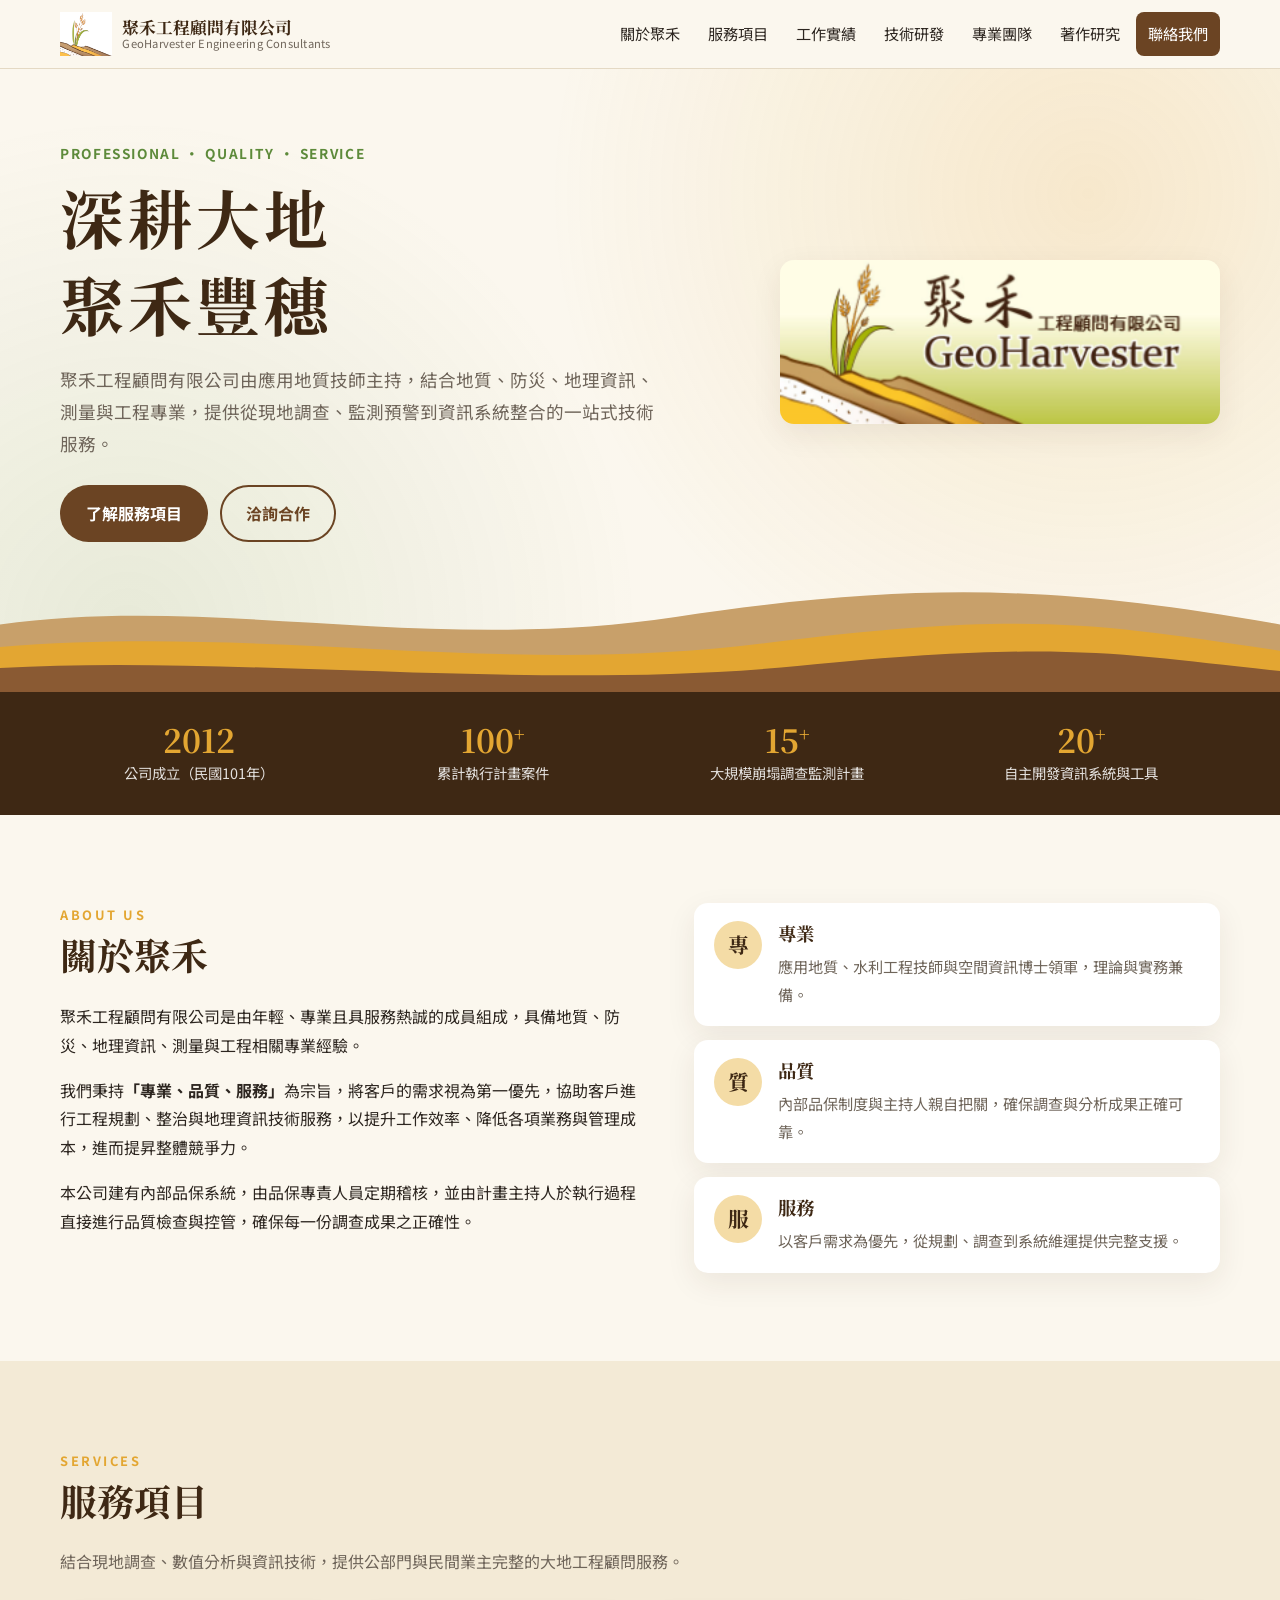
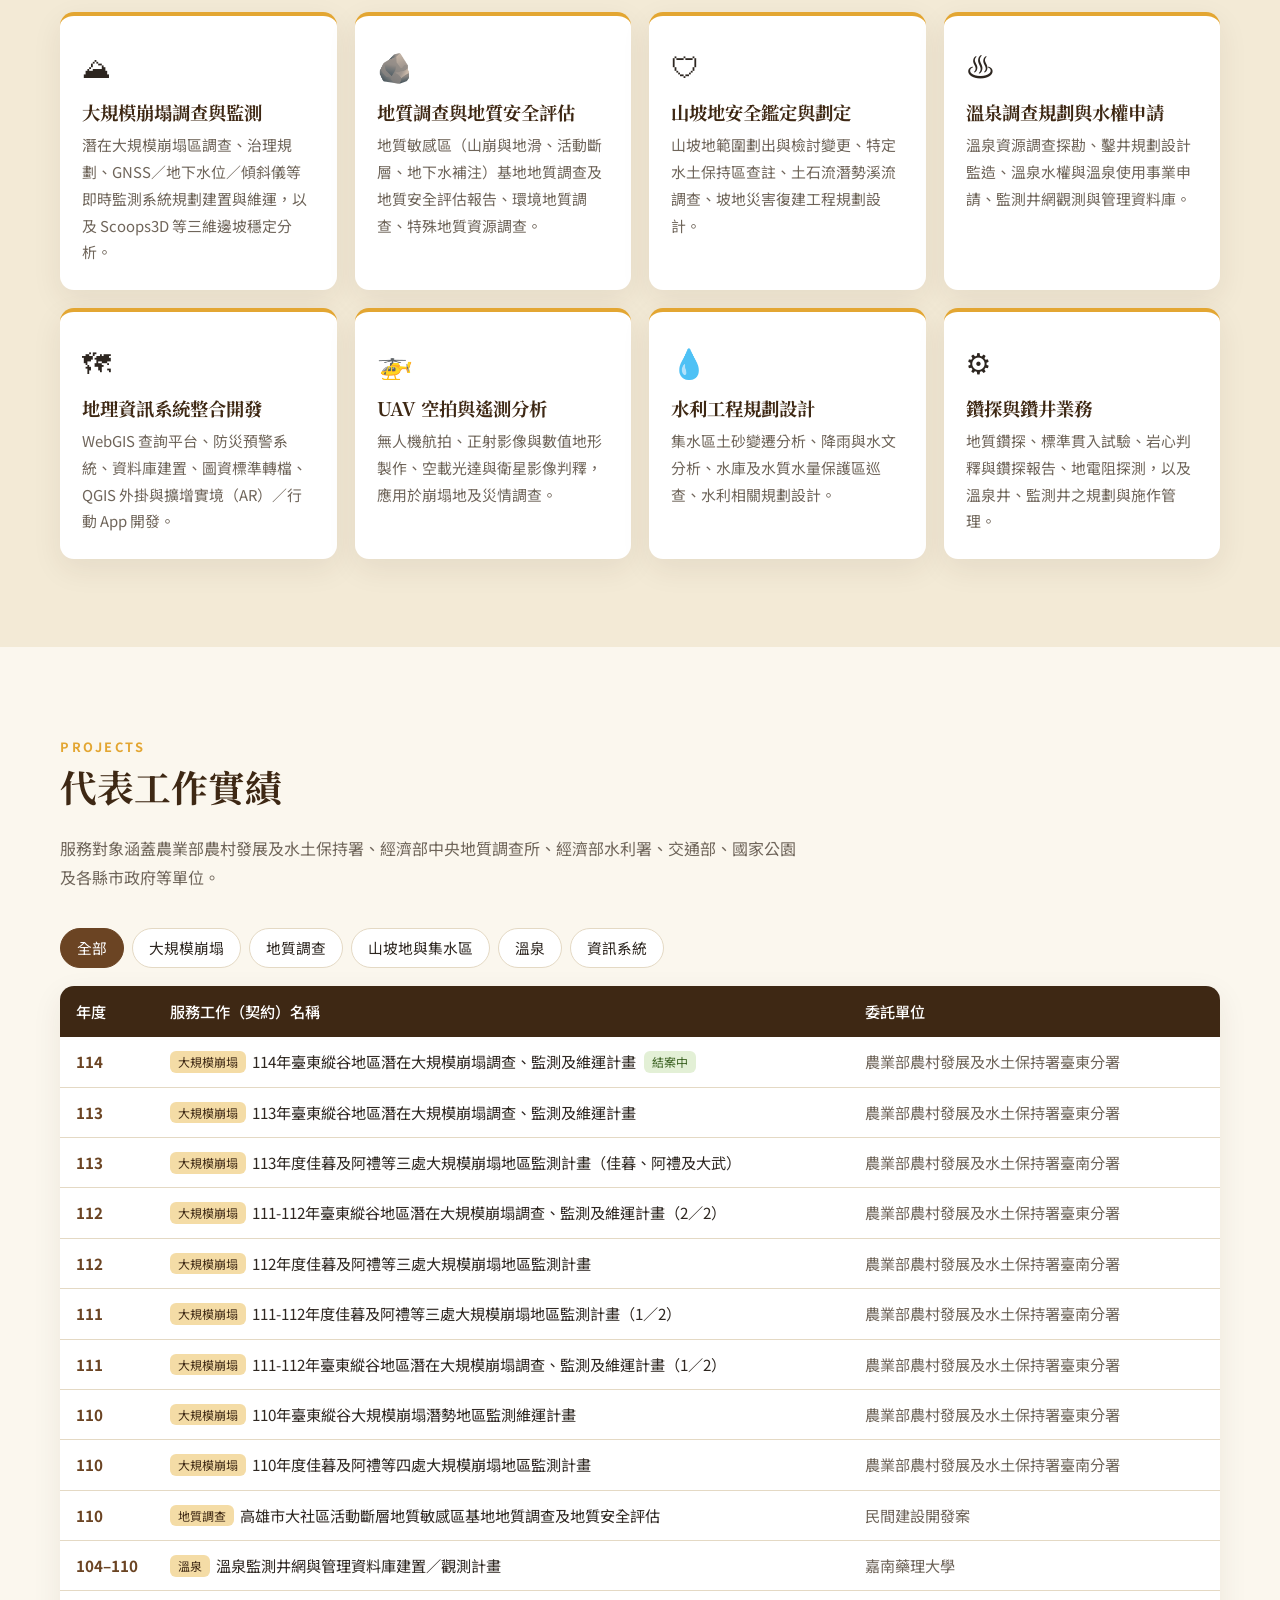
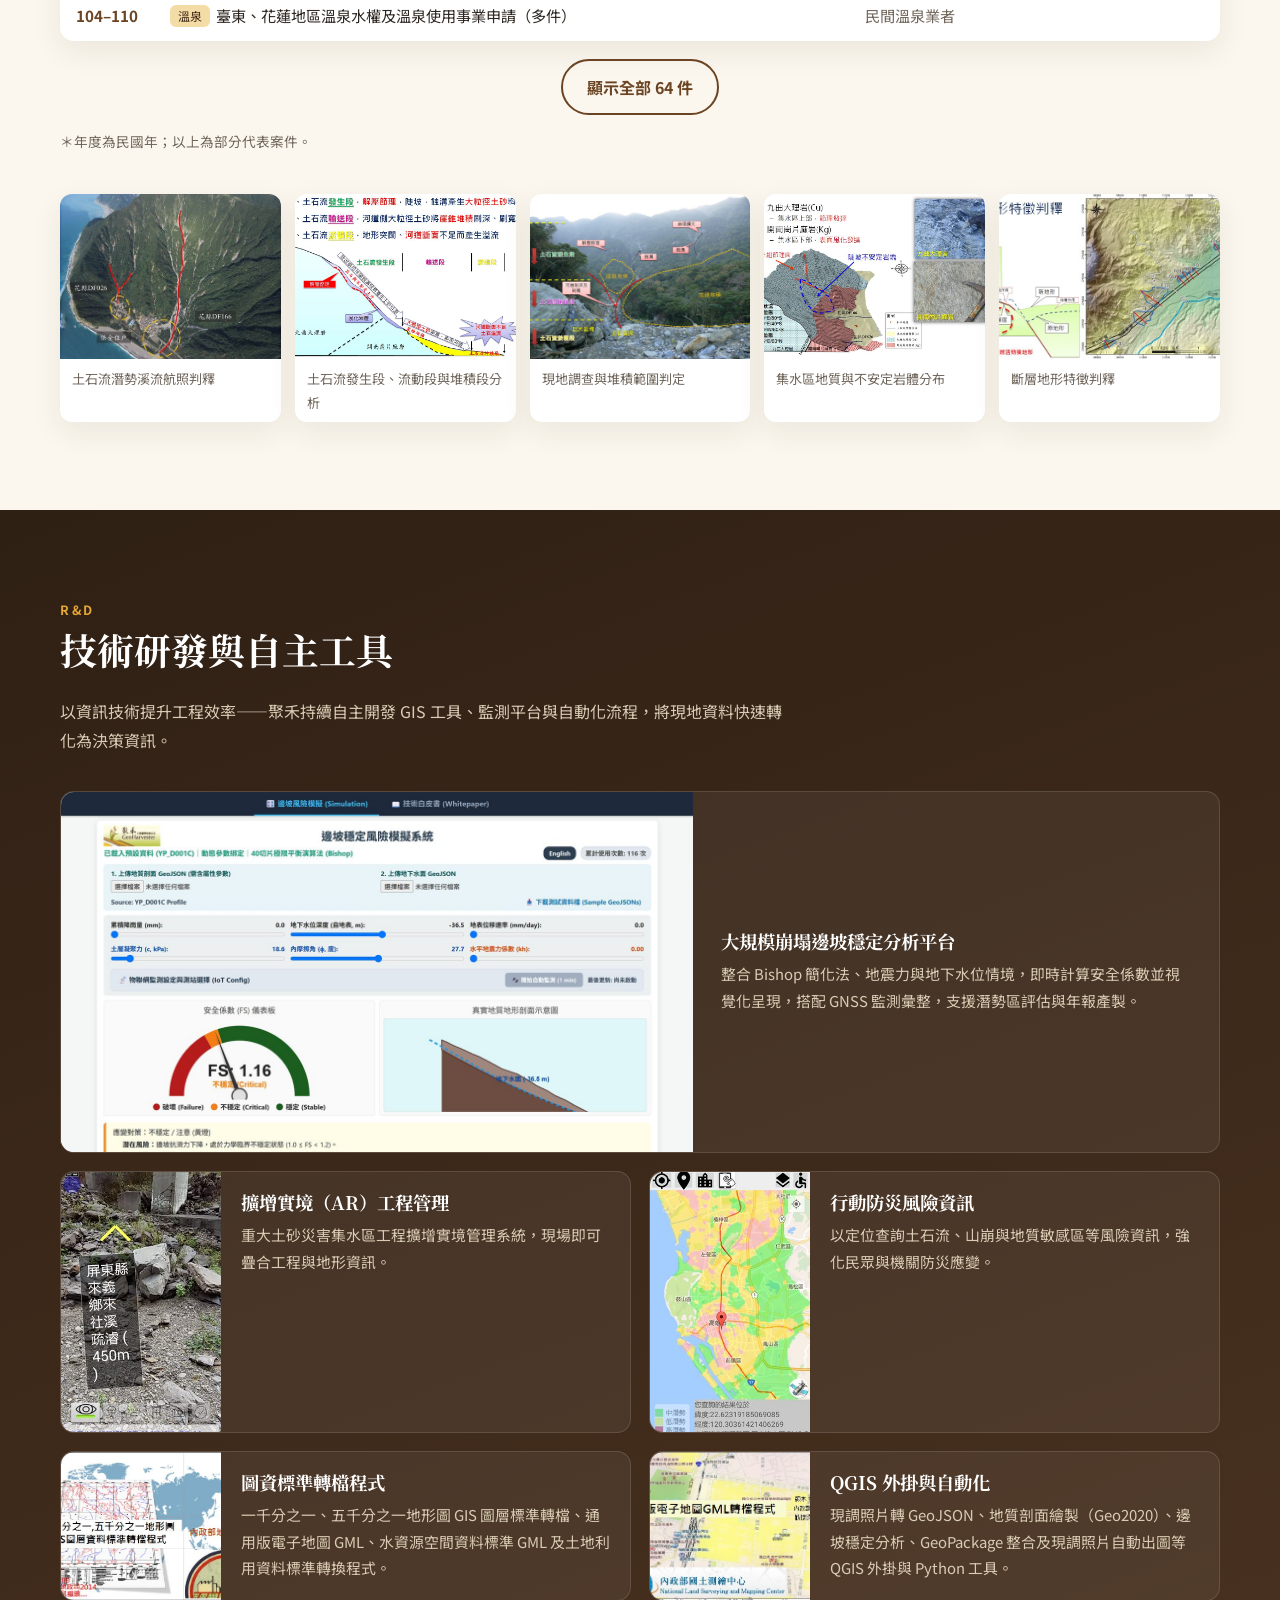
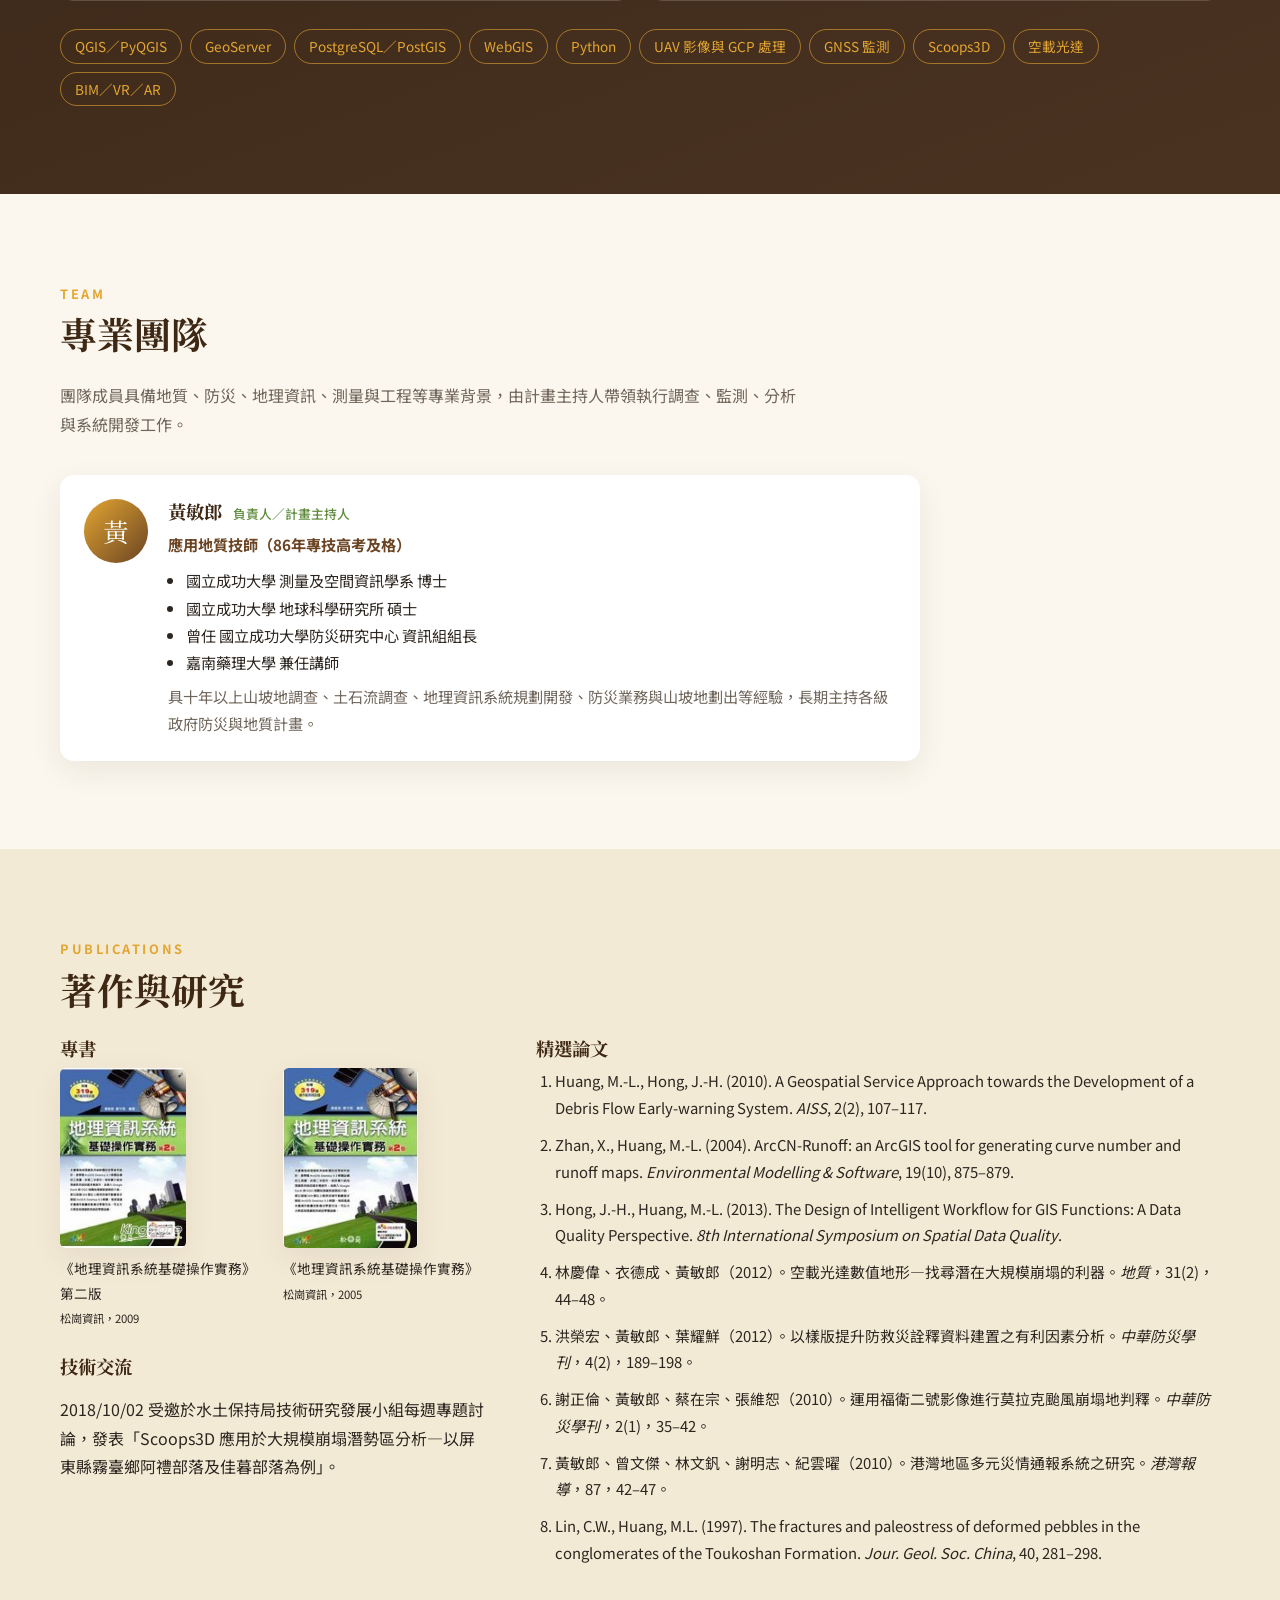
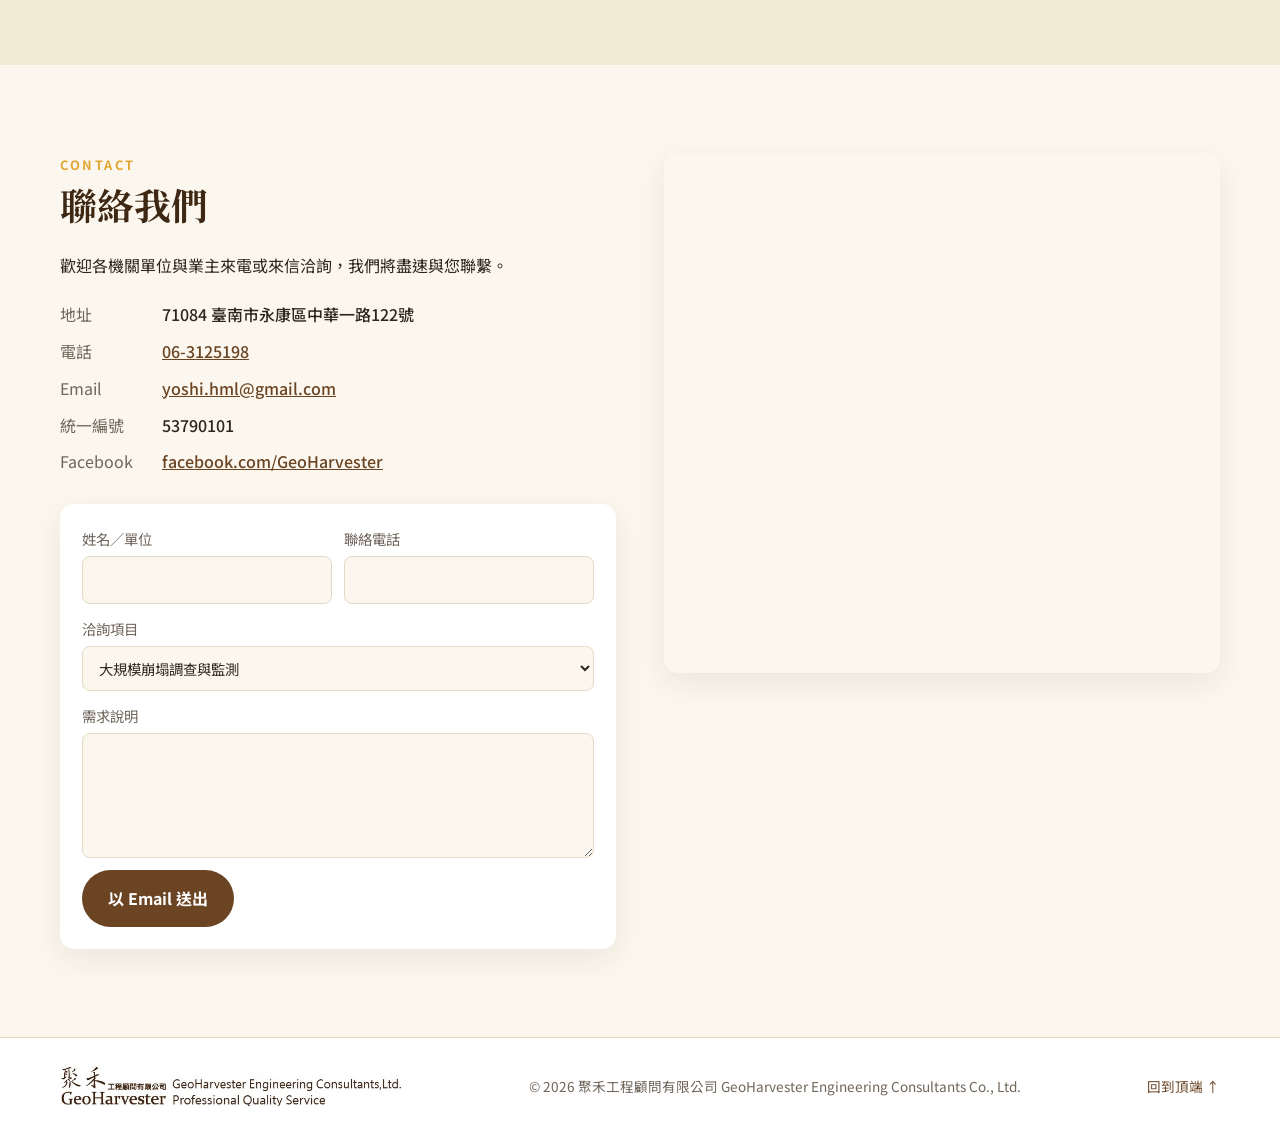
==== index.html @ df6d6ca4 "聚禾工程顧問有限公司官方網站 Co-Authored-By: Claude Opus 5.5 <noreply@anthropic.com>" ====
<!doctype html>
<html lang="zh-Hant-TW">
<head>
<meta charset="utf-8">
<meta name="viewport" content="width=device-width, initial-scale=1">
<title>聚禾工程顧問有限公司 GeoHarvester</title>
<meta name="description" content="聚禾工程顧問有限公司（GeoHarvester Engineering Consultants Co., Ltd.）—應用地質技師主持，專精大規模崩塌調查監測、地質安全評估、山坡地劃定、溫泉調查與水權申請、地理資訊系統整合開發。">
<meta property="og:title" content="聚禾工程顧問有限公司 GeoHarvester">
<meta property="og:description" content="專業、品質、服務｜地質調查・防災監測・地理資訊系統">
<meta property="og:image" content="assets/img/logo.png">
<link rel="icon" href="assets/img/rice.png">
<link rel="preconnect" href="https://fonts.googleapis.com">
<link rel="preconnect" href="https://fonts.gstatic.com" crossorigin>
<link href="https://fonts.googleapis.com/css2?family=Noto+Sans+TC:wght@400;500;700&family=Noto+Serif+TC:wght@600;700&display=swap" rel="stylesheet">
<link rel="stylesheet" href="assets/css/style.css">
</head>
<body>

<header class="site-header" id="top">
  <div class="wrap header-inner">
    <a class="brand" href="#top" aria-label="聚禾工程顧問有限公司 首頁">
      <img src="assets/img/rice.png" alt="" class="brand-mark">
      <span class="brand-text">
        <strong>聚禾工程顧問有限公司</strong>
        <small>GeoHarvester Engineering Consultants</small>
      </span>
    </a>
    <button class="nav-toggle" aria-label="開啟選單" aria-expanded="false" aria-controls="nav">
      <span></span><span></span><span></span>
    </button>
    <nav id="nav" class="nav">
      <a href="#about">關於聚禾</a>
      <a href="#services">服務項目</a>
      <a href="#projects">工作實績</a>
      <a href="#tech">技術研發</a>
      <a href="#team">專業團隊</a>
      <a href="#research">著作研究</a>
      <a href="#contact" class="nav-cta">聯絡我們</a>
    </nav>
  </div>
</header>

<main>

<!-- ===== Hero ===== -->
<section class="hero">
  <div class="wrap hero-inner">
    <div class="hero-copy">
      <p class="eyebrow">Professional · Quality · Service</p>
      <h1>深耕大地<br>聚禾豐穗</h1>
      <p class="lead">聚禾工程顧問有限公司由應用地質技師主持，結合地質、防災、地理資訊、測量與工程專業，提供從現地調查、監測預警到資訊系統整合的一站式技術服務。</p>
      <div class="hero-actions">
        <a href="#services" class="btn btn-primary">了解服務項目</a>
        <a href="#contact" class="btn btn-ghost">洽詢合作</a>
      </div>
    </div>
    <div class="hero-art" aria-hidden="true">
      <img src="assets/img/logo.png" alt="">
    </div>
  </div>
  <svg class="strata" viewBox="0 0 1440 160" preserveAspectRatio="none" aria-hidden="true">
    <path d="M0 70 C 240 30, 480 110, 760 60 S 1200 20, 1440 70 L1440 160 L0 160Z" fill="#c8a06a"/>
    <path d="M0 100 C 300 70, 560 140, 860 95 S 1240 70, 1440 105 L1440 160 L0 160Z" fill="#e3a632"/>
    <path d="M0 128 C 260 110, 600 160, 900 125 S 1260 110, 1440 132 L1440 160 L0 160Z" fill="#8a5a33"/>
  </svg>
</section>

<!-- ===== Stats ===== -->
<section class="stats">
  <div class="wrap stats-grid">
    <div class="stat"><b>2012</b><span>公司成立（民國101年）</span></div>
    <div class="stat"><b>100<sup>+</sup></b><span>累計執行計畫案件</span></div>
    <div class="stat"><b>15<sup>+</sup></b><span>大規模崩塌調查監測計畫</span></div>
    <div class="stat"><b>20<sup>+</sup></b><span>自主開發資訊系統與工具</span></div>
  </div>
</section>

<!-- ===== About ===== -->
<section id="about" class="section">
  <div class="wrap about-grid">
    <div>
      <p class="kicker">ABOUT US</p>
      <h2>關於聚禾</h2>
      <p>聚禾工程顧問有限公司是由年輕、專業且具服務熱誠的成員組成，具備地質、防災、地理資訊、測量與工程相關專業經驗。</p>
      <p>我們秉持<strong>「專業、品質、服務」</strong>為宗旨，將客戶的需求視為第一優先，協助客戶進行工程規劃、整治與地理資訊技術服務，以提升工作效率、降低各項業務與管理成本，進而提昇整體競爭力。</p>
      <p>本公司建有內部品保系統，由品保專責人員定期稽核，並由計畫主持人於執行過程直接進行品質檢查與控管，確保每一份調查成果之正確性。</p>
    </div>
    <div class="about-values">
      <div class="value"><span class="value-icon">專</span><div><h3>專業</h3><p>應用地質、水利工程技師與空間資訊博士領軍，理論與實務兼備。</p></div></div>
      <div class="value"><span class="value-icon">質</span><div><h3>品質</h3><p>內部品保制度與主持人親自把關，確保調查與分析成果正確可靠。</p></div></div>
      <div class="value"><span class="value-icon">服</span><div><h3>服務</h3><p>以客戶需求為優先，從規劃、調查到系統維運提供完整支援。</p></div></div>
    </div>
  </div>
</section>

<!-- ===== Services ===== -->
<section id="services" class="section section-alt">
  <div class="wrap">
    <p class="kicker">SERVICES</p>
    <h2>服務項目</h2>
    <p class="section-lead">結合現地調查、數值分析與資訊技術，提供公部門與民間業主完整的大地工程顧問服務。</p>
    <div class="cards">
      <article class="card">
        <div class="card-icon" aria-hidden="true">⛰</div>
        <h3>大規模崩塌調查與監測</h3>
        <p>潛在大規模崩塌區調查、治理規劃、GNSS／地下水位／傾斜儀等即時監測系統規劃建置與維運，以及 Scoops3D 等三維邊坡穩定分析。</p>
      </article>
      <article class="card">
        <div class="card-icon" aria-hidden="true">🪨</div>
        <h3>地質調查與地質安全評估</h3>
        <p>地質敏感區（山崩與地滑、活動斷層、地下水補注）基地地質調查及地質安全評估報告、環境地質調查、特殊地質資源調查。</p>
      </article>
      <article class="card">
        <div class="card-icon" aria-hidden="true">🛡</div>
        <h3>山坡地安全鑑定與劃定</h3>
        <p>山坡地範圍劃出與檢討變更、特定水土保持區查註、土石流潛勢溪流調查、坡地災害復建工程規劃設計。</p>
      </article>
      <article class="card">
        <div class="card-icon" aria-hidden="true">♨</div>
        <h3>溫泉調查規劃與水權申請</h3>
        <p>溫泉資源調查探勘、鑿井規劃設計監造、溫泉水權與溫泉使用事業申請、監測井網觀測與管理資料庫。</p>
      </article>
      <article class="card">
        <div class="card-icon" aria-hidden="true">🗺</div>
        <h3>地理資訊系統整合開發</h3>
        <p>WebGIS 查詢平台、防災預警系統、資料庫建置、圖資標準轉檔、QGIS 外掛與擴增實境（AR）／行動 App 開發。</p>
      </article>
      <article class="card">
        <div class="card-icon" aria-hidden="true">🚁</div>
        <h3>UAV 空拍與遙測分析</h3>
        <p>無人機航拍、正射影像與數值地形製作、空載光達與衛星影像判釋，應用於崩塌地及災情調查。</p>
      </article>
      <article class="card">
        <div class="card-icon" aria-hidden="true">💧</div>
        <h3>水利工程規劃設計</h3>
        <p>集水區土砂變遷分析、降雨與水文分析、水庫及水質水量保護區巡查、水利相關規劃設計。</p>
      </article>
      <article class="card">
        <div class="card-icon" aria-hidden="true">⚙</div>
        <h3>鑽探與鑽井業務</h3>
        <p>地質鑽探、標準貫入試驗、岩心判釋與鑽探報告、地電阻探測，以及溫泉井、監測井之規劃與施作管理。</p>
      </article>
    </div>
  </div>
</section>

<!-- ===== Projects ===== -->
<section id="projects" class="section">
  <div class="wrap">
    <p class="kicker">PROJECTS</p>
    <h2>代表工作實績</h2>
    <p class="section-lead">服務對象涵蓋農業部農村發展及水土保持署、經濟部中央地質調查所、經濟部水利署、交通部、國家公園及各縣市政府等單位。</p>
    <div class="filters" role="tablist" aria-label="實績分類"></div>
    <div class="project-table-wrap">
      <table class="project-table">
        <thead><tr><th>年度</th><th>服務工作（契約）名稱</th><th>委託單位</th></tr></thead>
        <tbody id="project-rows"></tbody>
      </table>
    </div>
    <button type="button" id="project-more" class="btn btn-ghost more-btn" hidden></button>
    <p class="note">＊年度為民國年；以上為部分代表案件。</p>

    <div class="gallery">
      <figure><img src="assets/img/aerial-df026.jpg" alt="土石流潛勢溪流航照判釋" loading="lazy"><figcaption>土石流潛勢溪流航照判釋</figcaption></figure>
      <figure><img src="assets/img/debris-diagram.jpg" alt="土石流發生、流動與堆積段分析示意" loading="lazy"><figcaption>土石流發生段、流動段與堆積段分析</figcaption></figure>
      <figure><img src="assets/img/debris-field.jpg" alt="土石流現地調查" loading="lazy"><figcaption>現地調查與堆積範圍判定</figcaption></figure>
      <figure><img src="assets/img/geology-map.jpg" alt="集水區地質與岩性分布" loading="lazy"><figcaption>集水區地質與不安定岩體分布</figcaption></figure>
      <figure><img src="assets/img/fault.jpg" alt="地震斷層地形特徵判釋" loading="lazy"><figcaption>斷層地形特徵判釋</figcaption></figure>
    </div>
  </div>
</section>

<!-- ===== Tech ===== -->
<section id="tech" class="section section-dark">
  <div class="wrap">
    <p class="kicker">R&amp;D</p>
    <h2>技術研發與自主工具</h2>
    <p class="section-lead">以資訊技術提升工程效率——聚禾持續自主開發 GIS 工具、監測平台與自動化流程，將現地資料快速轉化為決策資訊。</p>
    <div class="tech-grid">
      <article class="tech-item tech-wide">
        <img src="assets/img/slope-app.jpg" alt="大規模崩塌邊坡穩定分析網頁" loading="lazy">
        <div>
          <h3>大規模崩塌邊坡穩定分析平台</h3>
          <p>整合 Bishop 簡化法、地震力與地下水位情境，即時計算安全係數並視覺化呈現，搭配 GNSS 監測彙整，支援潛勢區評估與年報產製。</p>
        </div>
      </article>
      <article class="tech-item">
        <img src="assets/img/app-ar.jpg" alt="擴增實境管理系統 App" loading="lazy">
        <div><h3>擴增實境（AR）工程管理</h3><p>重大土砂災害集水區工程擴增實境管理系統，現場即可疊合工程與地形資訊。</p></div>
      </article>
      <article class="tech-item">
        <img src="assets/img/app-risk.jpg" alt="風險資訊行動 App" loading="lazy">
        <div><h3>行動防災風險資訊</h3><p>以定位查詢土石流、山崩與地質敏感區等風險資訊，強化民眾與機關防災應變。</p></div>
      </article>
      <article class="tech-item">
        <img src="assets/img/topo-tool.jpg" alt="地形圖資料標準轉檔程式" loading="lazy">
        <div><h3>圖資標準轉檔程式</h3><p>一千分之一、五千分之一地形圖 GIS 圖層標準轉檔、通用版電子地圖 GML、水資源空間資料標準 GML 及土地利用資料標準轉換程式。</p></div>
      </article>
      <article class="tech-item">
        <img src="assets/img/gml-tool.jpg" alt="通用版電子地圖 GML 轉檔程式" loading="lazy">
        <div><h3>QGIS 外掛與自動化</h3><p>現調照片轉 GeoJSON、地質剖面繪製（Geo2020）、邊坡穩定分析、GeoPackage 整合及現調照片自動出圖等 QGIS 外掛與 Python 工具。</p></div>
      </article>
    </div>
    <ul class="tags">
      <li>QGIS／PyQGIS</li><li>GeoServer</li><li>PostgreSQL／PostGIS</li><li>WebGIS</li><li>Python</li>
      <li>UAV 影像與 GCP 處理</li><li>GNSS 監測</li><li>Scoops3D</li><li>空載光達</li><li>BIM／VR／AR</li>
    </ul>
  </div>
</section>

<!-- ===== Team ===== -->
<section id="team" class="section">
  <div class="wrap">
    <p class="kicker">TEAM</p>
    <h2>專業團隊</h2>
    <p class="section-lead">團隊成員具備地質、防災、地理資訊、測量與工程等專業背景，由計畫主持人帶領執行調查、監測、分析與系統開發工作。</p>
    <div class="team-grid">
      <article class="person person-lead">
        <div class="avatar" aria-hidden="true">黃</div>
        <div>
          <h3>黃敏郎 <small>負責人／計畫主持人</small></h3>
          <p class="role">應用地質技師（86年專技高考及格）</p>
          <ul>
            <li>國立成功大學 測量及空間資訊學系 博士</li>
            <li>國立成功大學 地球科學研究所 碩士</li>
            <li>曾任 國立成功大學防災研究中心 資訊組組長</li>
            <li>嘉南藥理大學 兼任講師</li>
          </ul>
          <p>具十年以上山坡地調查、土石流調查、地理資訊系統規劃開發、防災業務與山坡地劃出等經驗，長期主持各級政府防災與地質計畫。</p>
        </div>
      </article>
    </div>
  </div>
</section>

<!-- ===== Research ===== -->
<section id="research" class="section section-alt">
  <div class="wrap">
    <p class="kicker">PUBLICATIONS</p>
    <h2>著作與研究</h2>
    <div class="research-grid">
      <div class="books">
        <h3>專書</h3>
        <div class="book-row">
          <figure><img src="assets/img/book2.jpg" alt="地理資訊系統基礎操作實務 第二版" loading="lazy"><figcaption>《地理資訊系統基礎操作實務》第二版<br><small>松崗資訊，2009</small></figcaption></figure>
          <figure><img src="assets/img/book1.jpg" alt="地理資訊系統基礎操作實務 第一版" loading="lazy"><figcaption>《地理資訊系統基礎操作實務》<br><small>松崗資訊，2005</small></figcaption></figure>
        </div>
        <h3>技術交流</h3>
        <p>2018/10/02 受邀於水土保持局技術研究發展小組每週專題討論，發表「Scoops3D 應用於大規模崩塌潛勢區分析—以屏東縣霧臺鄉阿禮部落及佳暮部落為例」。</p>
      </div>
      <div>
        <h3>精選論文</h3>
        <ol class="papers">
          <li>Huang, M.-L., Hong, J.-H. (2010). A Geospatial Service Approach towards the Development of a Debris Flow Early-warning System. <em>AISS</em>, 2(2), 107–117.</li>
          <li>Zhan, X., Huang, M.-L. (2004). ArcCN-Runoff: an ArcGIS tool for generating curve number and runoff maps. <em>Environmental Modelling &amp; Software</em>, 19(10), 875–879.</li>
          <li>Hong, J.-H., Huang, M.-L. (2013). The Design of Intelligent Workflow for GIS Functions: A Data Quality Perspective. <em>8th International Symposium on Spatial Data Quality</em>.</li>
          <li>林慶偉、衣德成、黃敏郎（2012）。空載光達數值地形—找尋潛在大規模崩塌的利器。<em>地質</em>，31(2)，44–48。</li>
          <li>洪榮宏、黃敏郎、葉耀鮮（2012）。以樣版提升防救災詮釋資料建置之有利因素分析。<em>中華防災學刊</em>，4(2)，189–198。</li>
          <li>謝正倫、黃敏郎、蔡在宗、張維恕（2010）。運用福衛二號影像進行莫拉克颱風崩塌地判釋。<em>中華防災學刊</em>，2(1)，35–42。</li>
          <li>黃敏郎、曾文傑、林文釩、謝明志、紀雲曜（2010）。港灣地區多元災情通報系統之研究。<em>港灣報導</em>，87，42–47。</li>
          <li>Lin, C.W., Huang, M.L. (1997). The fractures and paleostress of deformed pebbles in the conglomerates of the Toukoshan Formation. <em>Jour. Geol. Soc. China</em>, 40, 281–298.</li>
        </ol>
      </div>
    </div>
  </div>
</section>

<!-- ===== Contact ===== -->
<section id="contact" class="section contact">
  <div class="wrap contact-grid">
    <div>
      <p class="kicker">CONTACT</p>
      <h2>聯絡我們</h2>
      <p>歡迎各機關單位與業主來電或來信洽詢，我們將盡速與您聯繫。</p>
      <dl class="contact-list">
        <dt>地址</dt><dd>71084 臺南市永康區中華一路122號</dd>
        <dt>電話</dt><dd><a href="tel:+88663125198">06-3125198</a></dd>
        <dt>Email</dt><dd><a href="mailto:yoshi.hml@gmail.com">yoshi.hml@gmail.com</a></dd>
        <dt>統一編號</dt><dd>53790101</dd>
        <dt>Facebook</dt><dd><a href="https://www.facebook.com/GeoHarvester" target="_blank" rel="noopener">facebook.com/GeoHarvester</a></dd>
      </dl>
      <form class="contact-form" id="contact-form">
        <div class="row">
          <label>姓名／單位<input name="name" required></label>
          <label>聯絡電話<input name="phone" type="tel"></label>
        </div>
        <label>洽詢項目
          <select name="topic">
            <option>大規模崩塌調查與監測</option>
            <option>地質調查與地質安全評估</option>
            <option>山坡地安全鑑定與劃定</option>
            <option>溫泉調查規劃與水權申請</option>
            <option>地理資訊系統整合開發</option>
            <option>其他</option>
          </select>
        </label>
        <label>需求說明<textarea name="message" rows="4" required></textarea></label>
        <button class="btn btn-primary" type="submit">以 Email 送出</button>
      </form>
    </div>
    <div class="map">
      <iframe title="聚禾工程顧問有限公司 地圖" loading="lazy" referrerpolicy="no-referrer-when-downgrade"
        src="https://www.google.com/maps?q=%E8%87%BA%E5%8D%97%E5%B8%82%E6%B0%B8%E5%BA%B7%E5%8D%80%E4%B8%AD%E8%8F%AF%E4%B8%80%E8%B7%AF122%E8%99%9F&amp;output=embed"></iframe>
    </div>
  </div>
</section>

</main>

<footer class="site-footer">
  <div class="wrap footer-inner">
    <img src="assets/img/logo-wide.png" alt="聚禾工程顧問有限公司 GeoHarvester" class="footer-logo">
    <p>© <span id="year"></span> 聚禾工程顧問有限公司 GeoHarvester Engineering Consultants Co., Ltd.</p>
    <a href="#top" class="to-top">回到頂端 ↑</a>
  </div>
</footer>

<script src="assets/data/projects.js"></script>
<script src="assets/js/main.js"></script>
</body>
</html>
---- assets/css/style.css ----
:root {
  --brown: #6b4423;
  --brown-dark: #3e2814;
  --gold: #e3a632;
  --gold-soft: #f4dca6;
  --green: #5d8a3a;
  --cream: #fbf7ee;
  --sand: #f3ead6;
  --ink: #2d2620;
  --muted: #6f655a;
  --line: #e4d9c4;
  --radius: 14px;
  --shadow: 0 10px 30px rgba(62, 40, 20, .08);
}

* { box-sizing: border-box; }
html { scroll-behavior: smooth; scroll-padding-top: 76px; }
body {
  margin: 0;
  font-family: "Noto Sans TC", "Microsoft JhengHei", system-ui, sans-serif;
  color: var(--ink);
  background: var(--cream);
  line-height: 1.8;
  font-size: 16px;
}
img { max-width: 100%; display: block; }
a { color: var(--brown); }
h1, h2, h3 { font-family: "Noto Serif TC", "Noto Sans TC", serif; line-height: 1.35; color: var(--brown-dark); }
h2 { font-size: clamp(1.7rem, 3vw, 2.3rem); margin: 0 0 .6em; }
h3 { font-size: 1.15rem; margin: 0 0 .4em; }
.wrap { width: min(1160px, 100% - 32px); margin-inline: auto; }

/* Header */
.site-header {
  position: sticky; top: 0; z-index: 50;
  background: rgba(251, 247, 238, .92);
  backdrop-filter: blur(8px);
  border-bottom: 1px solid var(--line);
}
.header-inner { display: flex; align-items: center; justify-content: space-between; height: 68px; }
.brand { display: flex; align-items: center; gap: 10px; text-decoration: none; color: var(--brown-dark); }
.brand-mark { height: 44px; width: auto; }
.brand-text { display: flex; flex-direction: column; line-height: 1.2; }
.brand-text strong { font-family: "Noto Serif TC", serif; font-size: 1.05rem; }
.brand-text small { font-size: .7rem; color: var(--muted); letter-spacing: .02em; }
.nav { display: flex; gap: 4px; align-items: center; }
.nav a { text-decoration: none; color: var(--ink); padding: 8px 12px; border-radius: 8px; font-size: .95rem; }
.nav a:hover { background: var(--sand); }
.nav a.nav-cta { background: var(--brown); color: #fff; }
.nav a.nav-cta:hover { background: var(--brown-dark); }
.nav-toggle { display: none; background: none; border: 0; padding: 8px; cursor: pointer; }
.nav-toggle span { display: block; width: 24px; height: 2px; background: var(--brown-dark); margin: 5px 0; transition: .2s; }

/* Hero */
.hero {
  position: relative;
  background:
    radial-gradient(circle at 85% 20%, rgba(227, 166, 50, .18), transparent 45%),
    radial-gradient(circle at 10% 90%, rgba(93, 138, 58, .12), transparent 40%),
    var(--cream);
  padding: 72px 0 150px;
  overflow: hidden;
}
.hero-inner { display: grid; grid-template-columns: 1.2fr 1fr; gap: 40px; align-items: center; }
.eyebrow { color: var(--green); font-weight: 700; letter-spacing: .12em; text-transform: uppercase; font-size: .85rem; margin: 0 0 8px; }
.hero h1 { font-size: clamp(2.4rem, 6vw, 4rem); margin: 0 0 18px; letter-spacing: .06em; }
.lead { font-size: 1.1rem; color: var(--muted); max-width: 34em; }
.hero-actions { display: flex; gap: 12px; flex-wrap: wrap; margin-top: 26px; }
.hero-art img { width: 100%; max-width: 440px; margin-left: auto; border-radius: var(--radius); box-shadow: var(--shadow); }
.strata { position: absolute; left: 0; bottom: 0; width: 100%; height: 120px; }

.btn { display: inline-block; padding: 12px 24px; border-radius: 999px; text-decoration: none; font-weight: 700; border: 2px solid transparent; cursor: pointer; font: inherit; font-weight: 700; }
.btn-primary { background: var(--brown); color: #fff; }
.btn-primary:hover { background: var(--brown-dark); }
.btn-ghost { border-color: var(--brown); color: var(--brown); background: transparent; }
.btn-ghost:hover { background: var(--sand); }

/* Stats */
.stats { background: var(--brown-dark); color: #fff; padding: 28px 0; }
.stats-grid { display: grid; grid-template-columns: repeat(4, 1fr); gap: 16px; text-align: center; }
.stat b { display: block; font-family: "Noto Serif TC", serif; font-size: 2rem; color: var(--gold); line-height: 1.2; }
.stat sup { font-size: .55em; }
.stat span { font-size: .9rem; opacity: .85; }

/* Sections */
.section { padding: 88px 0; }
.section-alt { background: var(--sand); }
.kicker { color: var(--gold); font-weight: 700; letter-spacing: .2em; font-size: .8rem; margin: 0 0 4px; }
.section-lead { color: var(--muted); max-width: 46em; margin-bottom: 36px; }

/* About */
.about-grid { display: grid; grid-template-columns: 1.1fr 1fr; gap: 56px; }
.about-values { display: grid; gap: 14px; align-content: start; }
.value { display: flex; gap: 16px; background: #fff; padding: 18px 20px; border-radius: var(--radius); box-shadow: var(--shadow); }
.value p { margin: 0; color: var(--muted); font-size: .95rem; }
.value-icon { flex: none; width: 48px; height: 48px; border-radius: 50%; display: grid; place-items: center; background: var(--gold-soft); color: var(--brown-dark); font-family: "Noto Serif TC", serif; font-size: 1.3rem; font-weight: 700; }

/* Service cards */
.cards { display: grid; grid-template-columns: repeat(4, 1fr); gap: 18px; }
.card { background: #fff; border-radius: var(--radius); padding: 24px 22px; box-shadow: var(--shadow); border-top: 4px solid var(--gold); transition: transform .2s; }
.card:hover { transform: translateY(-4px); }
.card p { color: var(--muted); font-size: .93rem; margin: 0; }
.card-icon { font-size: 1.8rem; margin-bottom: 8px; }

/* Projects */
.filters { display: flex; flex-wrap: wrap; gap: 8px; margin-bottom: 18px; }
.filters button { font: inherit; font-size: .92rem; border: 1px solid var(--line); background: #fff; padding: 6px 16px; border-radius: 999px; cursor: pointer; color: var(--ink); }
.filters button[aria-selected="true"] { background: var(--brown); border-color: var(--brown); color: #fff; }
.project-table-wrap { background: #fff; border-radius: var(--radius); box-shadow: var(--shadow); overflow: hidden; }
.project-table { width: 100%; border-collapse: collapse; font-size: .95rem; }
.project-table th { text-align: left; background: var(--brown-dark); color: #fff; padding: 12px 16px; font-weight: 500; }
.project-table td { padding: 11px 16px; border-bottom: 1px solid var(--line); vertical-align: top; }
.project-table tr:last-child td { border-bottom: 0; }
.project-table td:first-child { white-space: nowrap; color: var(--brown); font-weight: 700; width: 90px; }
.project-table td:last-child { color: var(--muted); width: 32%; }
.project-table .cat { display: inline-block; font-size: .75rem; padding: 0 8px; border-radius: 6px; background: var(--gold-soft); color: var(--brown-dark); margin-right: 6px; vertical-align: 1px; }
.project-table .status { display: inline-block; font-size: .75rem; padding: 0 8px; border-radius: 6px; background: #e3f0d6; color: #3d6324; margin-left: 8px; vertical-align: 1px; }
.more-btn { display: block; margin: 18px auto 0; }
.more-btn[hidden] { display: none; }
.note { font-size: .85rem; color: var(--muted); }
.gallery { margin-top: 40px; display: grid; grid-template-columns: repeat(5, 1fr); gap: 14px; }
.gallery figure { margin: 0; background: #fff; border-radius: 12px; overflow: hidden; box-shadow: var(--shadow); }
.gallery img { width: 100%; aspect-ratio: 4/3; object-fit: cover; }
.gallery figcaption { padding: 8px 12px; font-size: .82rem; color: var(--muted); }

/* Tech */
.section-dark { background: linear-gradient(160deg, #2f2014, #4a3220); color: #f3ead6; }
.section-dark h2, .section-dark h3 { color: #fff; }
.section-dark .section-lead { color: #d9ccb4; }
.tech-grid { display: grid; grid-template-columns: repeat(2, 1fr); gap: 18px; }
.tech-item { background: rgba(255, 255, 255, .06); border: 1px solid rgba(255, 255, 255, .12); border-radius: var(--radius); overflow: hidden; display: grid; grid-template-columns: 160px 1fr; }
.tech-item img { width: 100%; height: 100%; object-fit: cover; background: #fff; max-height: 260px; }
.tech-item > div { padding: 18px 20px; }
.tech-item p { margin: 0; font-size: .93rem; color: #d9ccb4; }
.tech-wide { grid-column: 1 / -1; grid-template-columns: 1.2fr 1fr; }
.tech-wide img { max-height: 360px; object-position: top; }
.tech-wide > div { display: flex; flex-direction: column; justify-content: center; padding: 28px; }
.tags { list-style: none; padding: 0; margin: 28px 0 0; display: flex; flex-wrap: wrap; gap: 8px; }
.tags li { border: 1px solid rgba(227, 166, 50, .6); color: var(--gold); padding: 4px 14px; border-radius: 999px; font-size: .85rem; }

/* Team */
.team-grid { display: grid; grid-template-columns: 1fr; gap: 18px; max-width: 860px; }
.person { display: flex; gap: 20px; background: #fff; border-radius: var(--radius); padding: 24px; box-shadow: var(--shadow); }
.person p { margin: .4em 0 0; color: var(--muted); font-size: .95rem; }
.person ul { margin: .6em 0 0; padding-left: 1.2em; font-size: .95rem; }
.person h3 small { font-family: "Noto Sans TC", sans-serif; font-size: .8rem; color: var(--green); font-weight: 500; margin-left: 6px; }
.person .role { color: var(--brown); font-weight: 700; margin: 0; }
.avatar { flex: none; width: 64px; height: 64px; border-radius: 50%; background: linear-gradient(135deg, var(--gold), var(--brown)); color: #fff; display: grid; place-items: center; font-family: "Noto Serif TC", serif; font-size: 1.6rem; }

/* Research */
.research-grid { display: grid; grid-template-columns: 1fr 1.6fr; gap: 48px; }
.book-row { display: flex; gap: 18px; margin-bottom: 24px; }
.book-row figure { margin: 0; flex: 1; }
.book-row img { height: 180px; width: auto; border-radius: 6px; box-shadow: var(--shadow); }
.book-row figcaption { font-size: .85rem; margin-top: 8px; }
.papers { padding-left: 1.3em; margin: 0; font-size: .93rem; }
.papers li { margin-bottom: 10px; }

/* Contact */
.contact-grid { display: grid; grid-template-columns: 1fr 1fr; gap: 48px; align-items: start; }
.contact-list { display: grid; grid-template-columns: 90px 1fr; gap: 8px 12px; margin: 20px 0 28px; }
.contact-list dt { color: var(--muted); }
.contact-list dd { margin: 0; font-weight: 500; overflow-wrap: anywhere; }
.contact-form { display: grid; gap: 12px; background: #fff; padding: 22px; border-radius: var(--radius); box-shadow: var(--shadow); }
.contact-form .row { display: grid; grid-template-columns: 1fr 1fr; gap: 12px; }
.contact-form label { display: grid; gap: 4px; font-size: .9rem; color: var(--muted); }
.contact-form input, .contact-form select, .contact-form textarea { font: inherit; padding: 10px 12px; border: 1px solid var(--line); border-radius: 8px; background: var(--cream); color: var(--ink); }
.contact-form button { justify-self: start; }
.map iframe { width: 100%; height: 520px; border: 0; border-radius: var(--radius); box-shadow: var(--shadow); }

/* Footer */
.site-footer { background: #fff; border-top: 1px solid var(--line); padding: 28px 0; font-size: .85rem; color: var(--muted); }
.footer-inner { display: flex; align-items: center; justify-content: space-between; gap: 16px; flex-wrap: wrap; }
.footer-logo { height: 40px; width: auto; }
.footer-inner p { margin: 0; }
.to-top { text-decoration: none; }

/* Responsive */
@media (max-width: 1000px) {
  .cards { grid-template-columns: repeat(2, 1fr); }
  .gallery { grid-template-columns: repeat(3, 1fr); }
  .nav { position: fixed; inset: 68px 0 auto 0; flex-direction: column; align-items: stretch; background: var(--cream); padding: 12px 16px 20px; border-bottom: 1px solid var(--line); display: none; }
  .nav.open { display: flex; }
  .nav a { padding: 12px; }
  .nav-toggle { display: block; }
}
@media (max-width: 760px) {
  .hero { padding: 48px 0 120px; }
  .hero-inner, .about-grid, .team-grid, .research-grid, .contact-grid, .tech-grid { grid-template-columns: 1fr; }
  .hero-art { display: none; }
  .stats-grid { grid-template-columns: repeat(2, 1fr); }
  .cards { grid-template-columns: 1fr; }
  .gallery { grid-template-columns: repeat(2, 1fr); }
  .tech-item, .tech-wide { grid-template-columns: 1fr; }
  .tech-item img { max-height: 220px; object-position: top; }
  .section { padding: 64px 0; }
  .project-table td:last-child { width: auto; }
  .project-table thead { display: none; }
  .project-table tr { display: block; padding: 10px 16px; border-bottom: 1px solid var(--line); }
  .project-table td { display: block; padding: 2px 0; border: 0; width: auto !important; }
  .contact-form .row { grid-template-columns: 1fr; }
  .map iframe { height: 320px; }
  .brand-text small { display: none; }
}
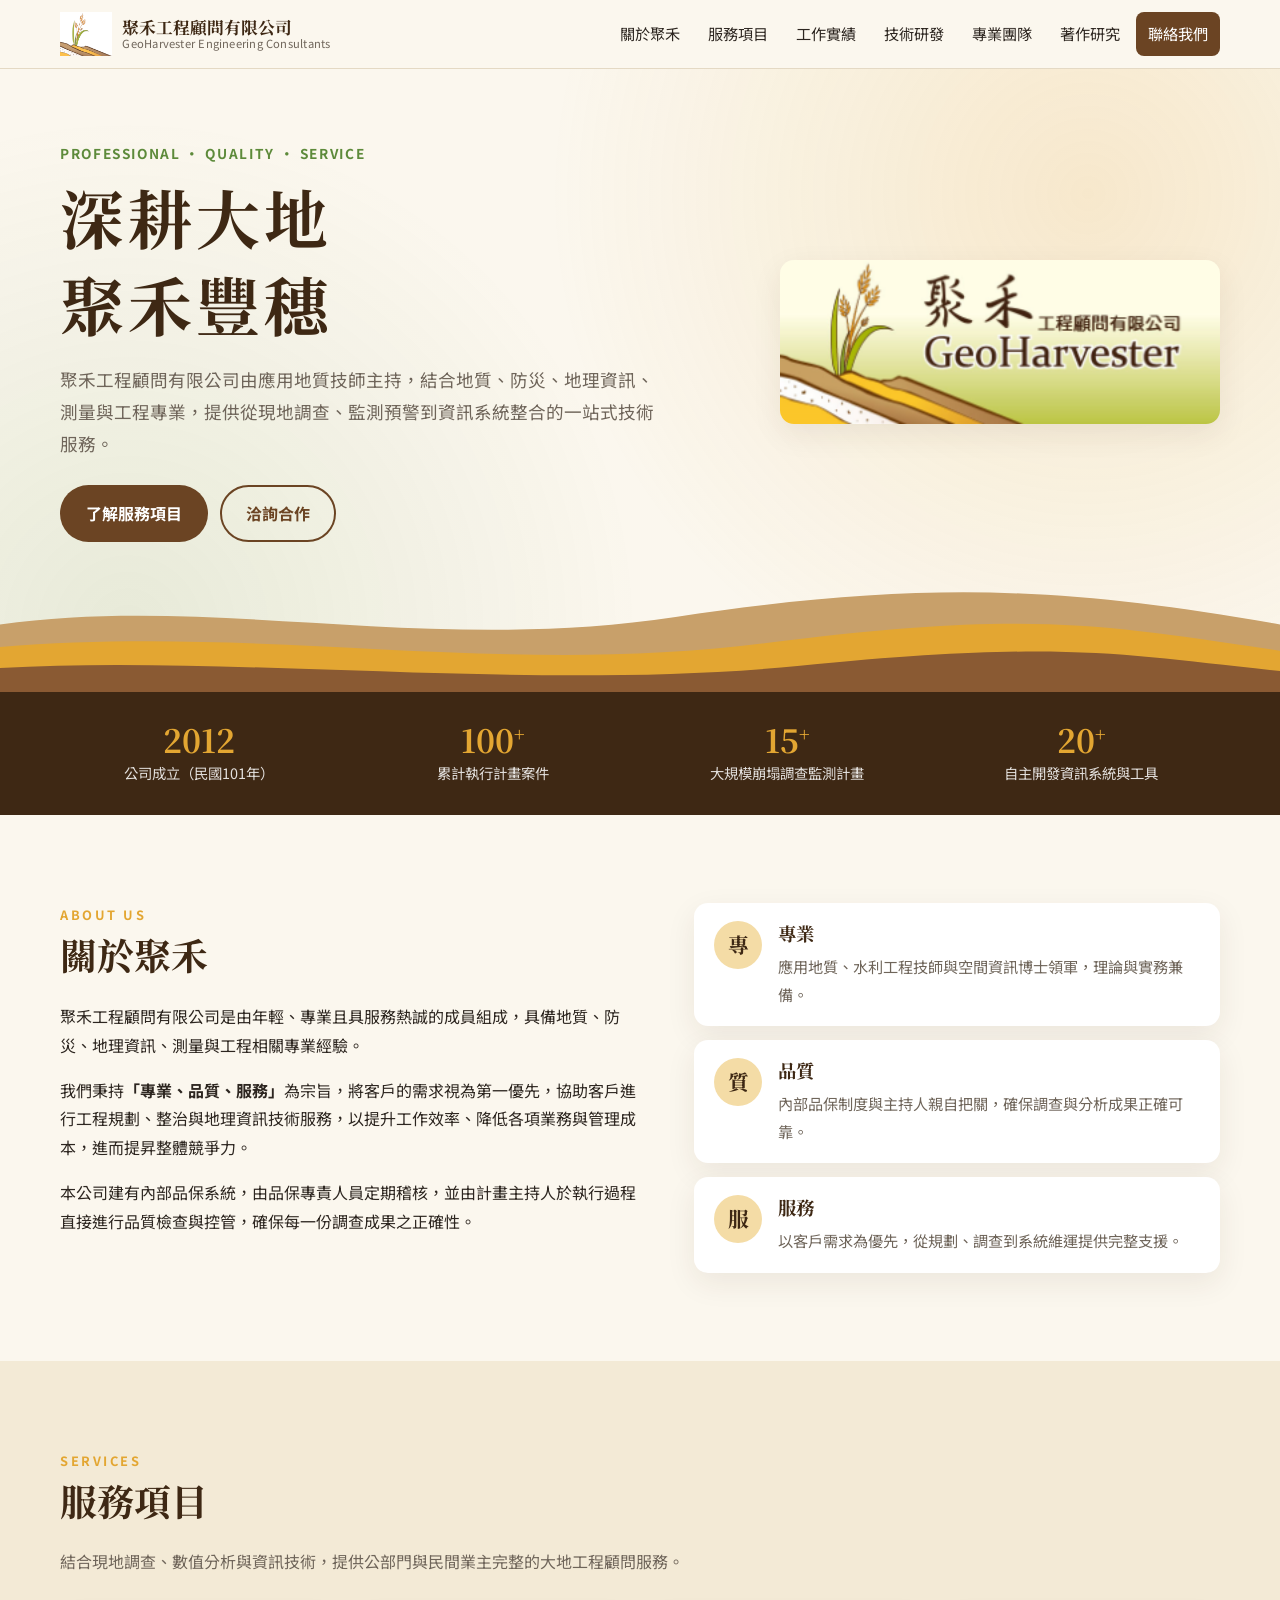
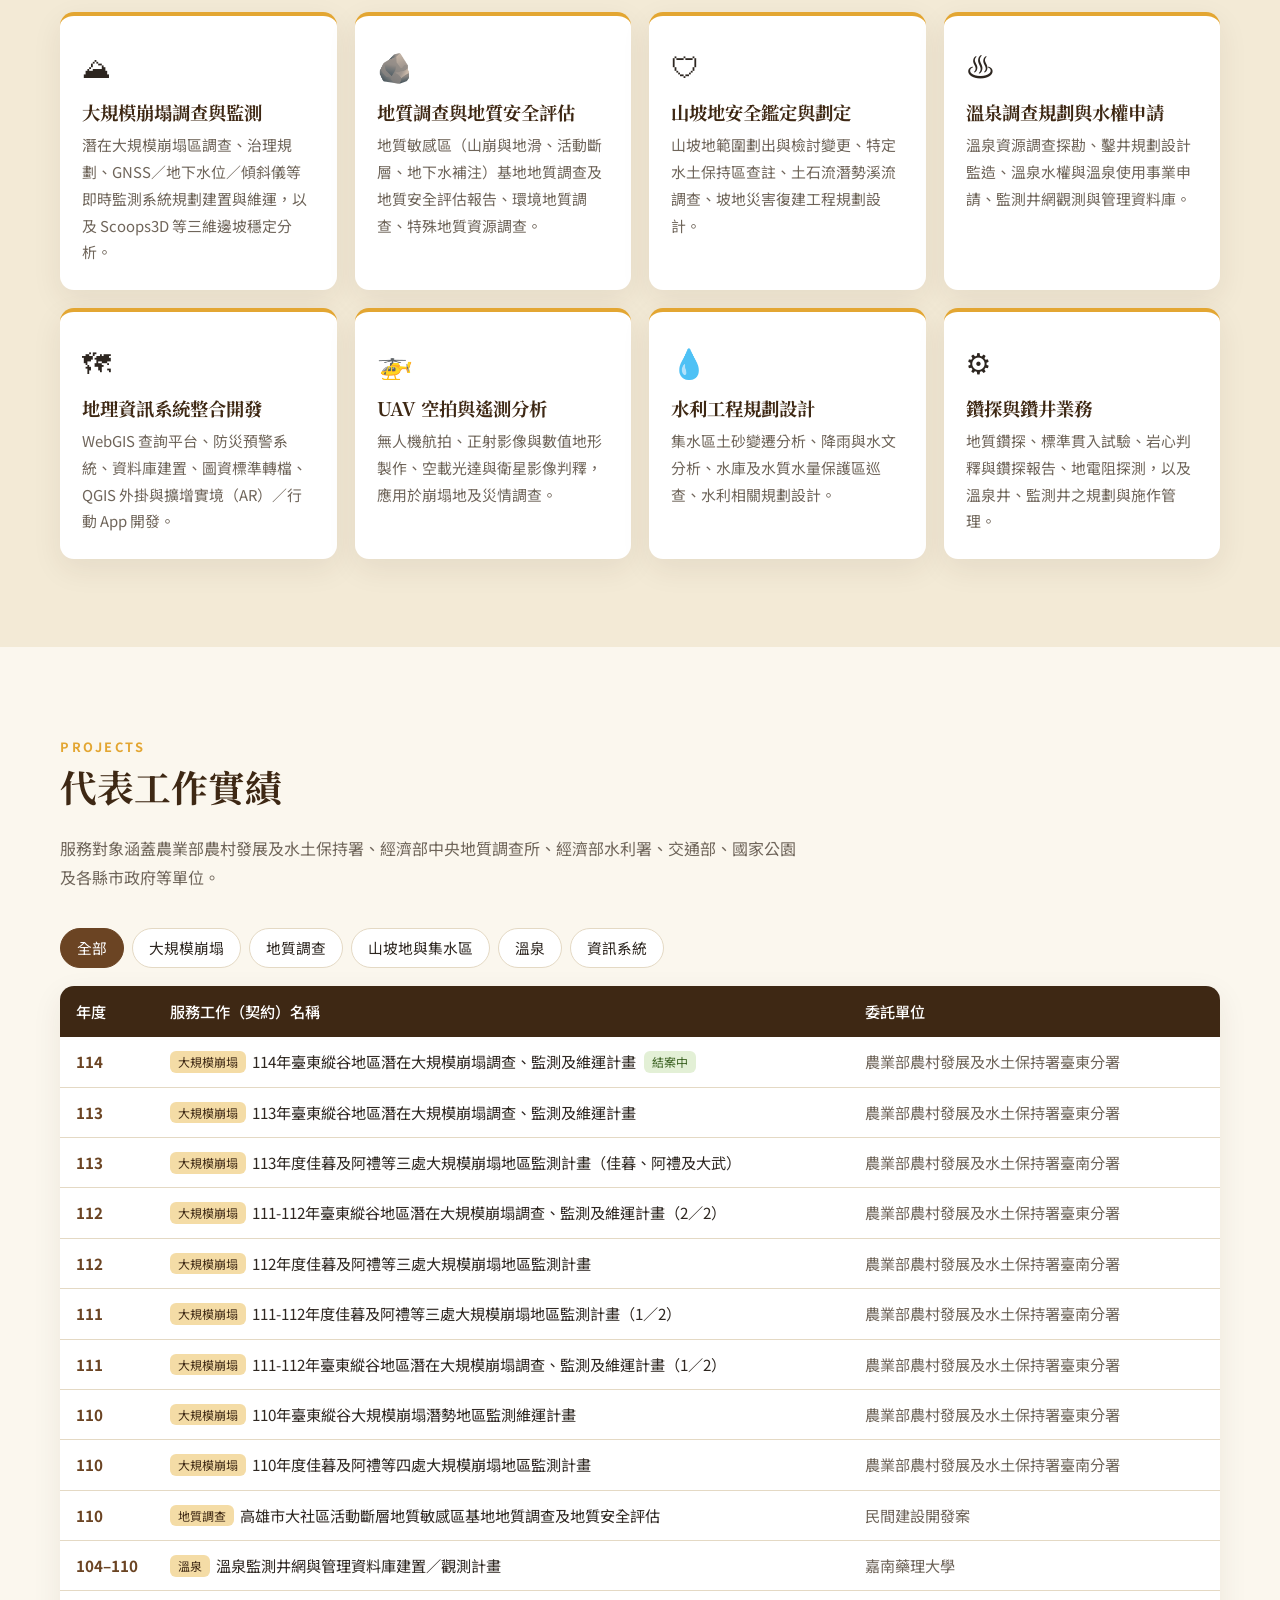
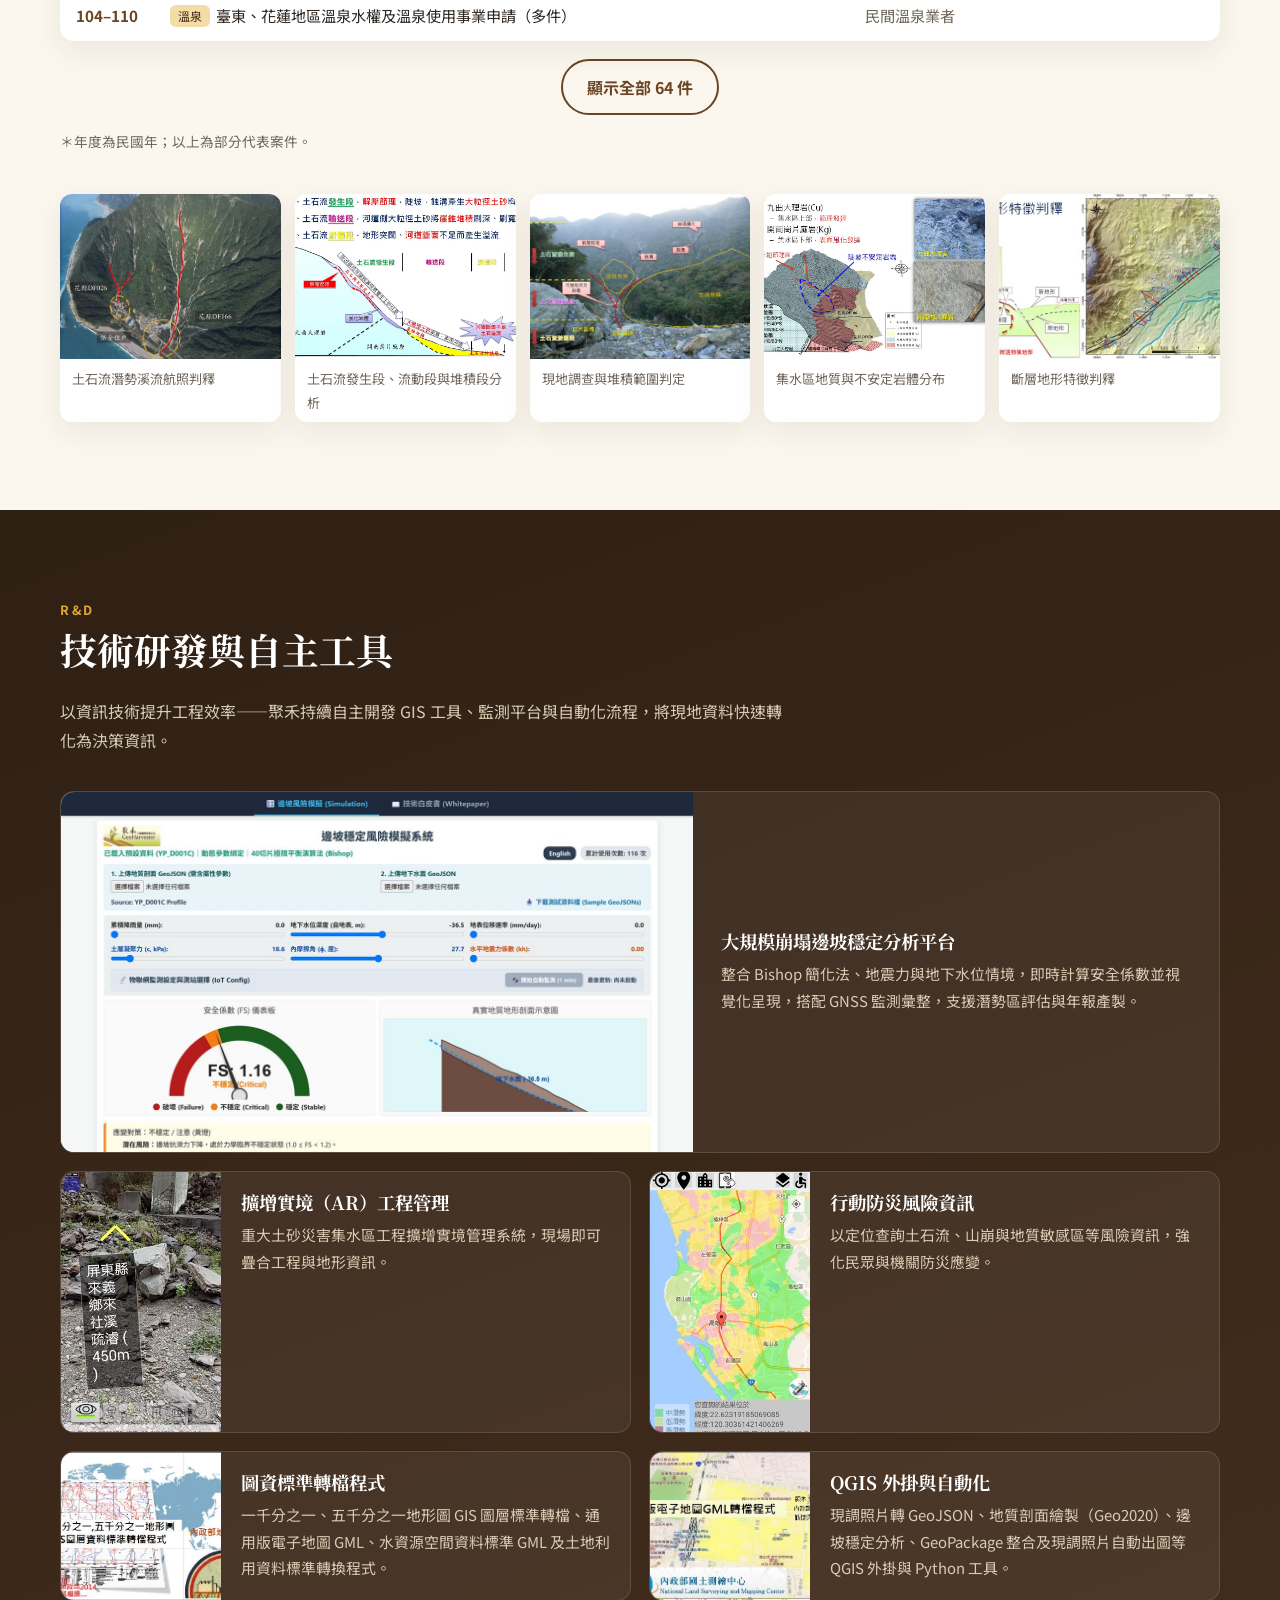
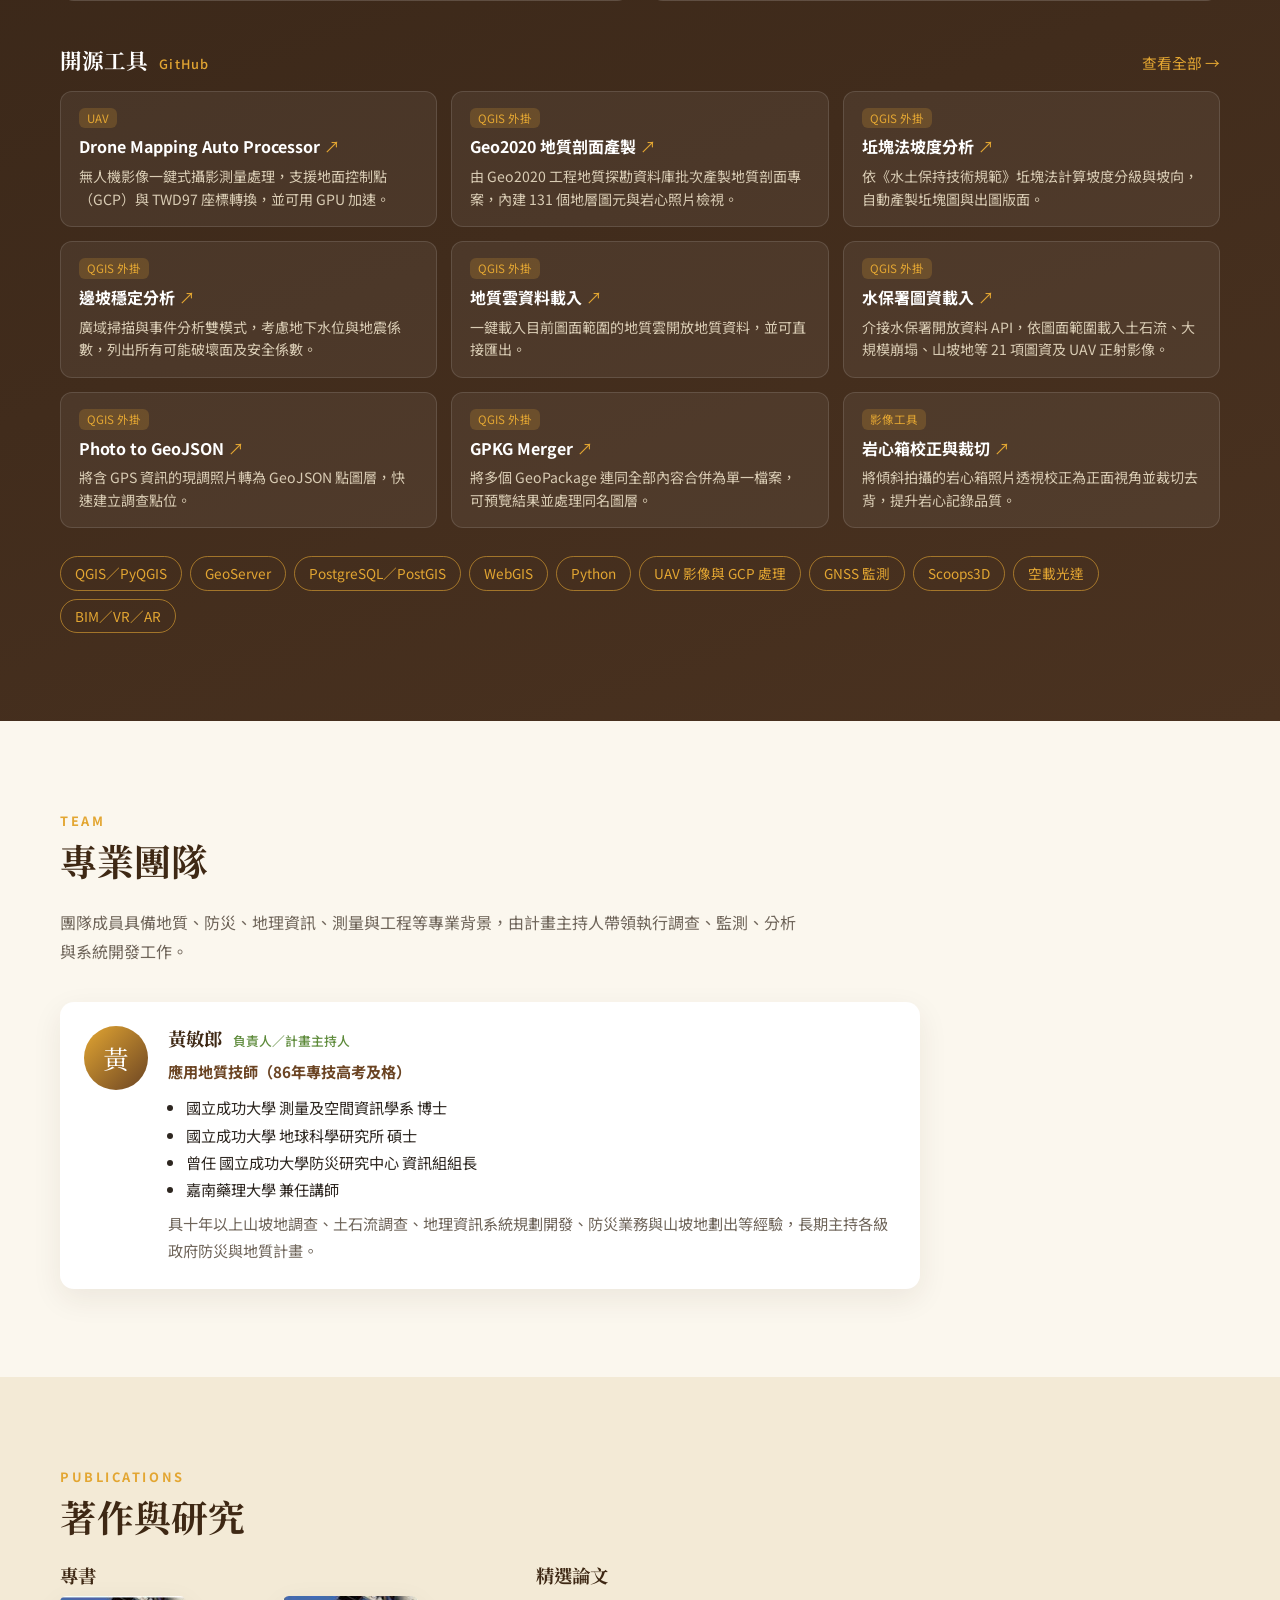
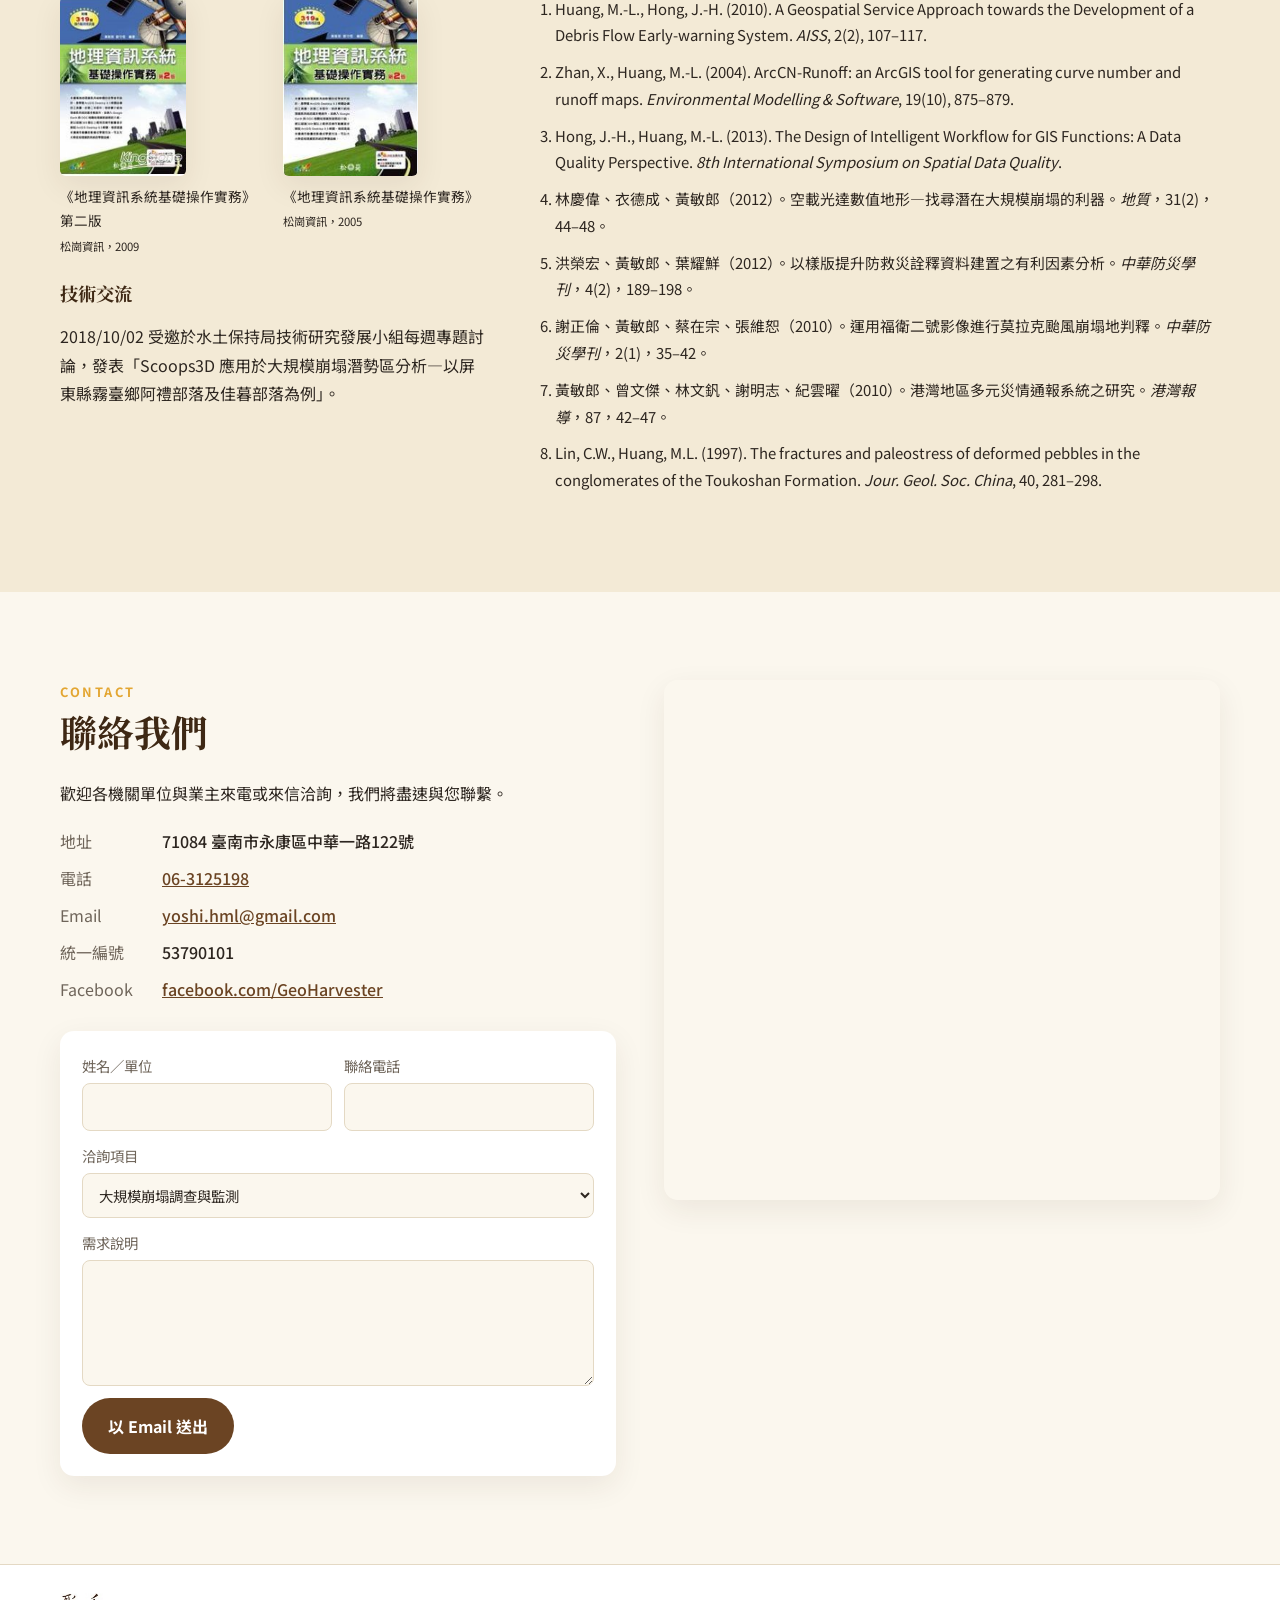
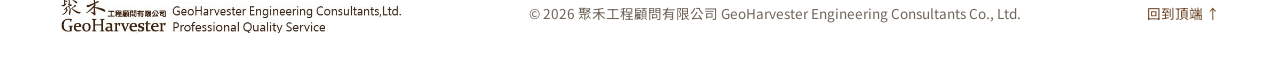
==== commit 4ca6570c: "技術研發區加入 GitHub 開源工具連結 Co-Authored-By: Claude Opus 5.5 <noreply@anthropic.com>" ====
--- a/index.html
+++ b/index.html
@@ -201,6 +201,58 @@
         <div><h3>QGIS 外掛與自動化</h3><p>現調照片轉 GeoJSON、地質剖面繪製（Geo2020）、邊坡穩定分析、GeoPackage 整合及現調照片自動出圖等 QGIS 外掛與 Python 工具。</p></div>
       </article>
     </div>
+    <div class="oss-head">
+      <h3>開源工具 <small>GitHub</small></h3>
+      <a href="https://github.com/yoshihuang" target="_blank" rel="noopener" class="oss-all">查看全部 →</a>
+    </div>
+    <div class="oss-grid">
+      <a class="oss" href="https://github.com/yoshihuang/Drone-Mapping-Auto-Processor" target="_blank" rel="noopener">
+        <span class="oss-type">UAV</span>
+        <b>Drone Mapping Auto Processor</b>
+        <span>無人機影像一鍵式攝影測量處理，支援地面控制點（GCP）與 TWD97 座標轉換，並可用 GPU 加速。</span>
+      </a>
+      <a class="oss" href="https://github.com/yoshihuang/QGIS-Geo2020-Profile" target="_blank" rel="noopener">
+        <span class="oss-type">QGIS 外掛</span>
+        <b>Geo2020 地質剖面產製</b>
+        <span>由 Geo2020 工程地質探勘資料庫批次產製地質剖面專案，內建 131 個地層圖元與岩心照片檢視。</span>
+      </a>
+      <a class="oss" href="https://github.com/yoshihuang/swc_grid_slope" target="_blank" rel="noopener">
+        <span class="oss-type">QGIS 外掛</span>
+        <b>坵塊法坡度分析</b>
+        <span>依《水土保持技術規範》坵塊法計算坡度分級與坡向，自動產製坵塊圖與出圖版面。</span>
+      </a>
+      <a class="oss" href="https://github.com/yoshihuang/QGIS-Slope-Stability-Analysis" target="_blank" rel="noopener">
+        <span class="oss-type">QGIS 外掛</span>
+        <b>邊坡穩定分析</b>
+        <span>廣域掃描與事件分析雙模式，考慮地下水位與地震係數，列出所有可能破壞面及安全係數。</span>
+      </a>
+      <a class="oss" href="https://github.com/yoshihuang/geologycloud_loader" target="_blank" rel="noopener">
+        <span class="oss-type">QGIS 外掛</span>
+        <b>地質雲資料載入</b>
+        <span>一鍵載入目前圖面範圍的地質雲開放地質資料，並可直接匯出。</span>
+      </a>
+      <a class="oss" href="https://github.com/yoshihuang/ardswc_loader" target="_blank" rel="noopener">
+        <span class="oss-type">QGIS 外掛</span>
+        <b>水保署圖資載入</b>
+        <span>介接水保署開放資料 API，依圖面範圍載入土石流、大規模崩塌、山坡地等 21 項圖資及 UAV 正射影像。</span>
+      </a>
+      <a class="oss" href="https://github.com/yoshihuang/QGIS-Photo-to-GeoJson" target="_blank" rel="noopener">
+        <span class="oss-type">QGIS 外掛</span>
+        <b>Photo to GeoJSON</b>
+        <span>將含 GPS 資訊的現調照片轉為 GeoJSON 點圖層，快速建立調查點位。</span>
+      </a>
+      <a class="oss" href="https://github.com/yoshihuang/qgis-gpkg-merger" target="_blank" rel="noopener">
+        <span class="oss-type">QGIS 外掛</span>
+        <b>GPKG Merger</b>
+        <span>將多個 GeoPackage 連同全部內容合併為單一檔案，可預覽結果並處理同名圖層。</span>
+      </a>
+      <a class="oss" href="https://github.com/yoshihuang/-" target="_blank" rel="noopener">
+        <span class="oss-type">影像工具</span>
+        <b>岩心箱校正與裁切</b>
+        <span>將傾斜拍攝的岩心箱照片透視校正為正面視角並裁切去背，提升岩心記錄品質。</span>
+      </a>
+    </div>
+
     <ul class="tags">
       <li>QGIS／PyQGIS</li><li>GeoServer</li><li>PostgreSQL／PostGIS</li><li>WebGIS</li><li>Python</li>
       <li>UAV 影像與 GCP 處理</li><li>GNSS 監測</li><li>Scoops3D</li><li>空載光達</li><li>BIM／VR／AR</li>
--- a/assets/css/style.css
+++ b/assets/css/style.css
@@ -135,6 +135,18 @@
 .tech-wide { grid-column: 1 / -1; grid-template-columns: 1.2fr 1fr; }
 .tech-wide img { max-height: 360px; object-position: top; }
 .tech-wide > div { display: flex; flex-direction: column; justify-content: center; padding: 28px; }
+.oss-head { display: flex; align-items: baseline; justify-content: space-between; margin: 44px 0 14px; }
+.oss-head h3 { font-size: 1.35rem; margin: 0; }
+.oss-head h3 small { font-family: "Noto Sans TC", sans-serif; font-size: .8rem; color: var(--gold); font-weight: 500; margin-left: 6px; letter-spacing: .1em; }
+.oss-all { color: var(--gold); text-decoration: none; font-size: .92rem; }
+.oss-all:hover { text-decoration: underline; }
+.oss-grid { display: grid; grid-template-columns: repeat(3, 1fr); gap: 14px; }
+.oss { display: flex; flex-direction: column; gap: 4px; padding: 16px 18px; border-radius: 12px; text-decoration: none; background: rgba(255, 255, 255, .06); border: 1px solid rgba(255, 255, 255, .12); color: #f3ead6; transition: background .2s, border-color .2s, transform .2s; }
+.oss:hover { background: rgba(255, 255, 255, .1); border-color: var(--gold); transform: translateY(-2px); }
+.oss b { color: #fff; font-size: 1rem; }
+.oss b::after { content: " ↗"; color: var(--gold); font-weight: 400; }
+.oss span:last-child { font-size: .88rem; color: #d9ccb4; line-height: 1.6; }
+.oss-type { align-self: flex-start; font-size: .72rem; padding: 0 8px; border-radius: 6px; background: rgba(227, 166, 50, .2); color: var(--gold); }
 .tags { list-style: none; padding: 0; margin: 28px 0 0; display: flex; flex-wrap: wrap; gap: 8px; }
 .tags li { border: 1px solid rgba(227, 166, 50, .6); color: var(--gold); padding: 4px 14px; border-radius: 999px; font-size: .85rem; }
 
@@ -179,6 +191,7 @@
 @media (max-width: 1000px) {
   .cards { grid-template-columns: repeat(2, 1fr); }
   .gallery { grid-template-columns: repeat(3, 1fr); }
+  .oss-grid { grid-template-columns: repeat(2, 1fr); }
   .nav { position: fixed; inset: 68px 0 auto 0; flex-direction: column; align-items: stretch; background: var(--cream); padding: 12px 16px 20px; border-bottom: 1px solid var(--line); display: none; }
   .nav.open { display: flex; }
   .nav a { padding: 12px; }
@@ -191,6 +204,7 @@
   .stats-grid { grid-template-columns: repeat(2, 1fr); }
   .cards { grid-template-columns: 1fr; }
   .gallery { grid-template-columns: repeat(2, 1fr); }
+  .oss-grid { grid-template-columns: 1fr; }
   .tech-item, .tech-wide { grid-template-columns: 1fr; }
   .tech-item img { max-height: 220px; object-position: top; }
   .section { padding: 64px 0; }
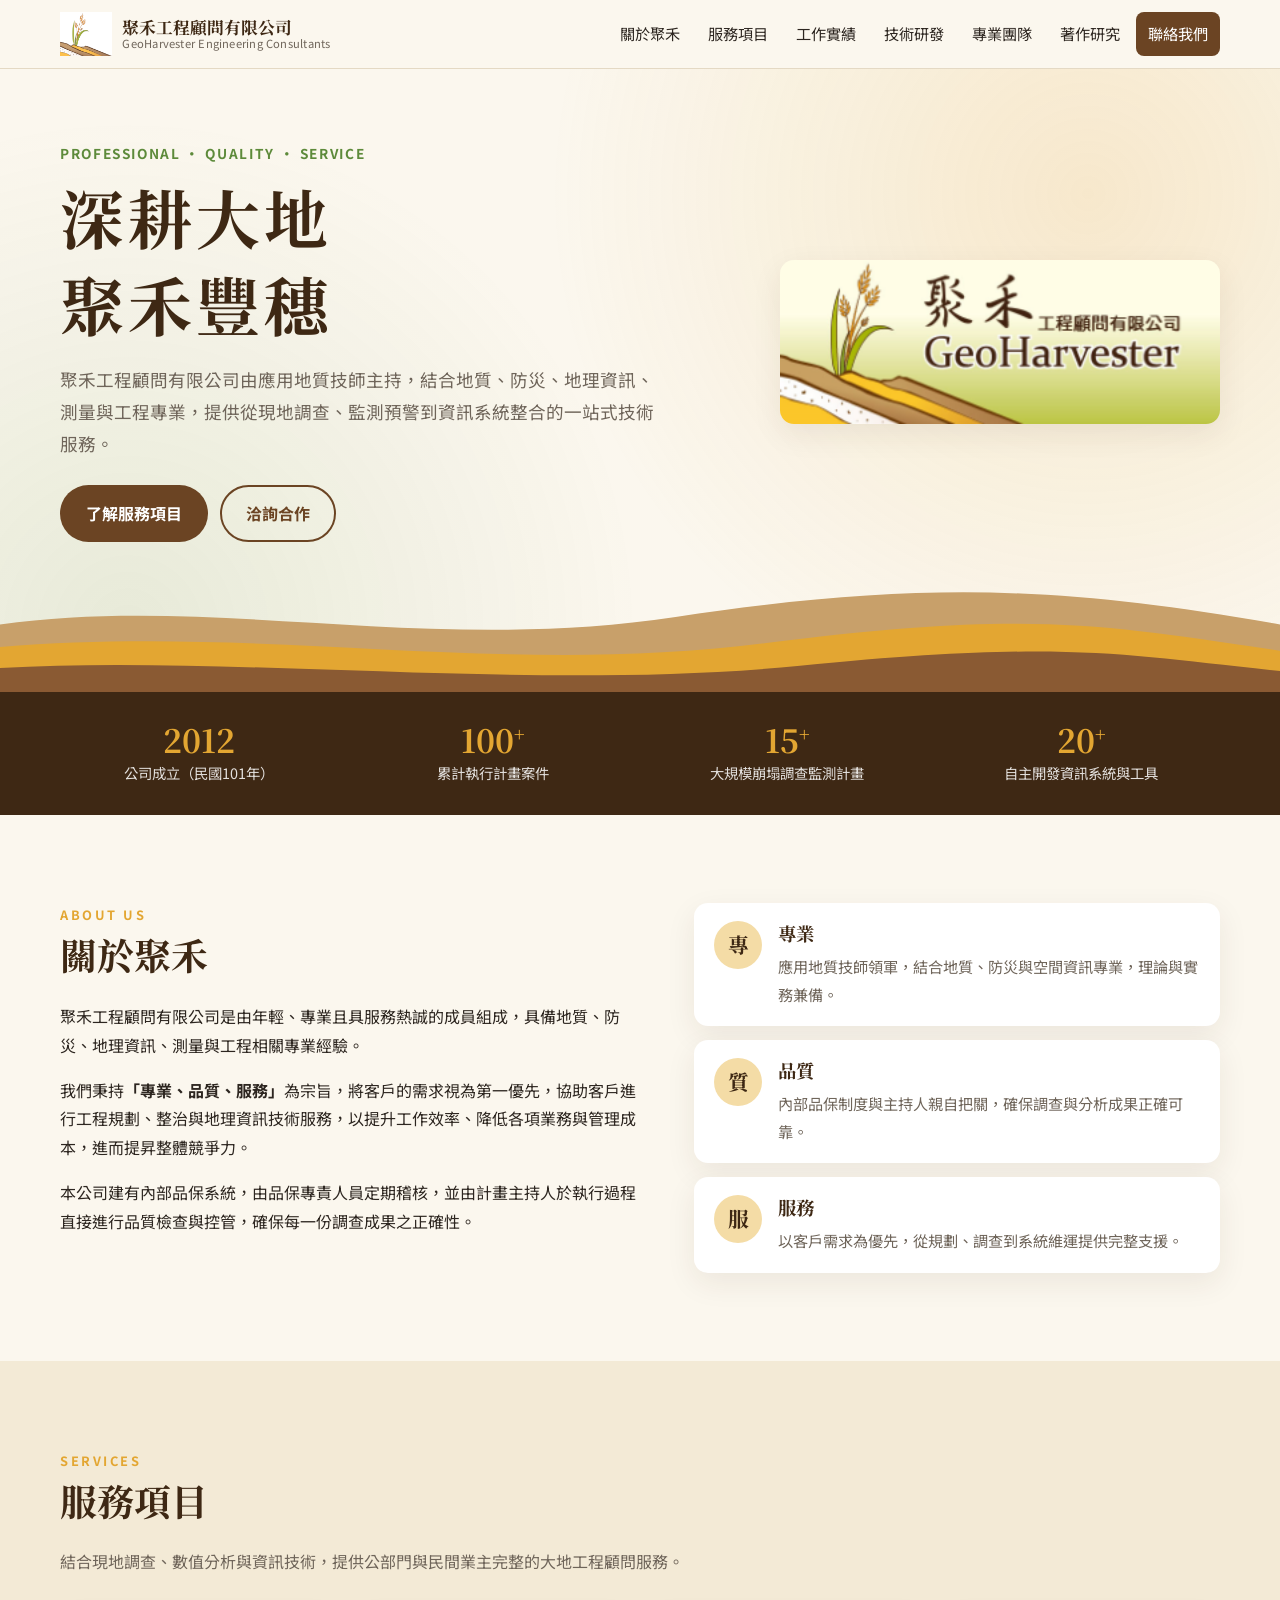
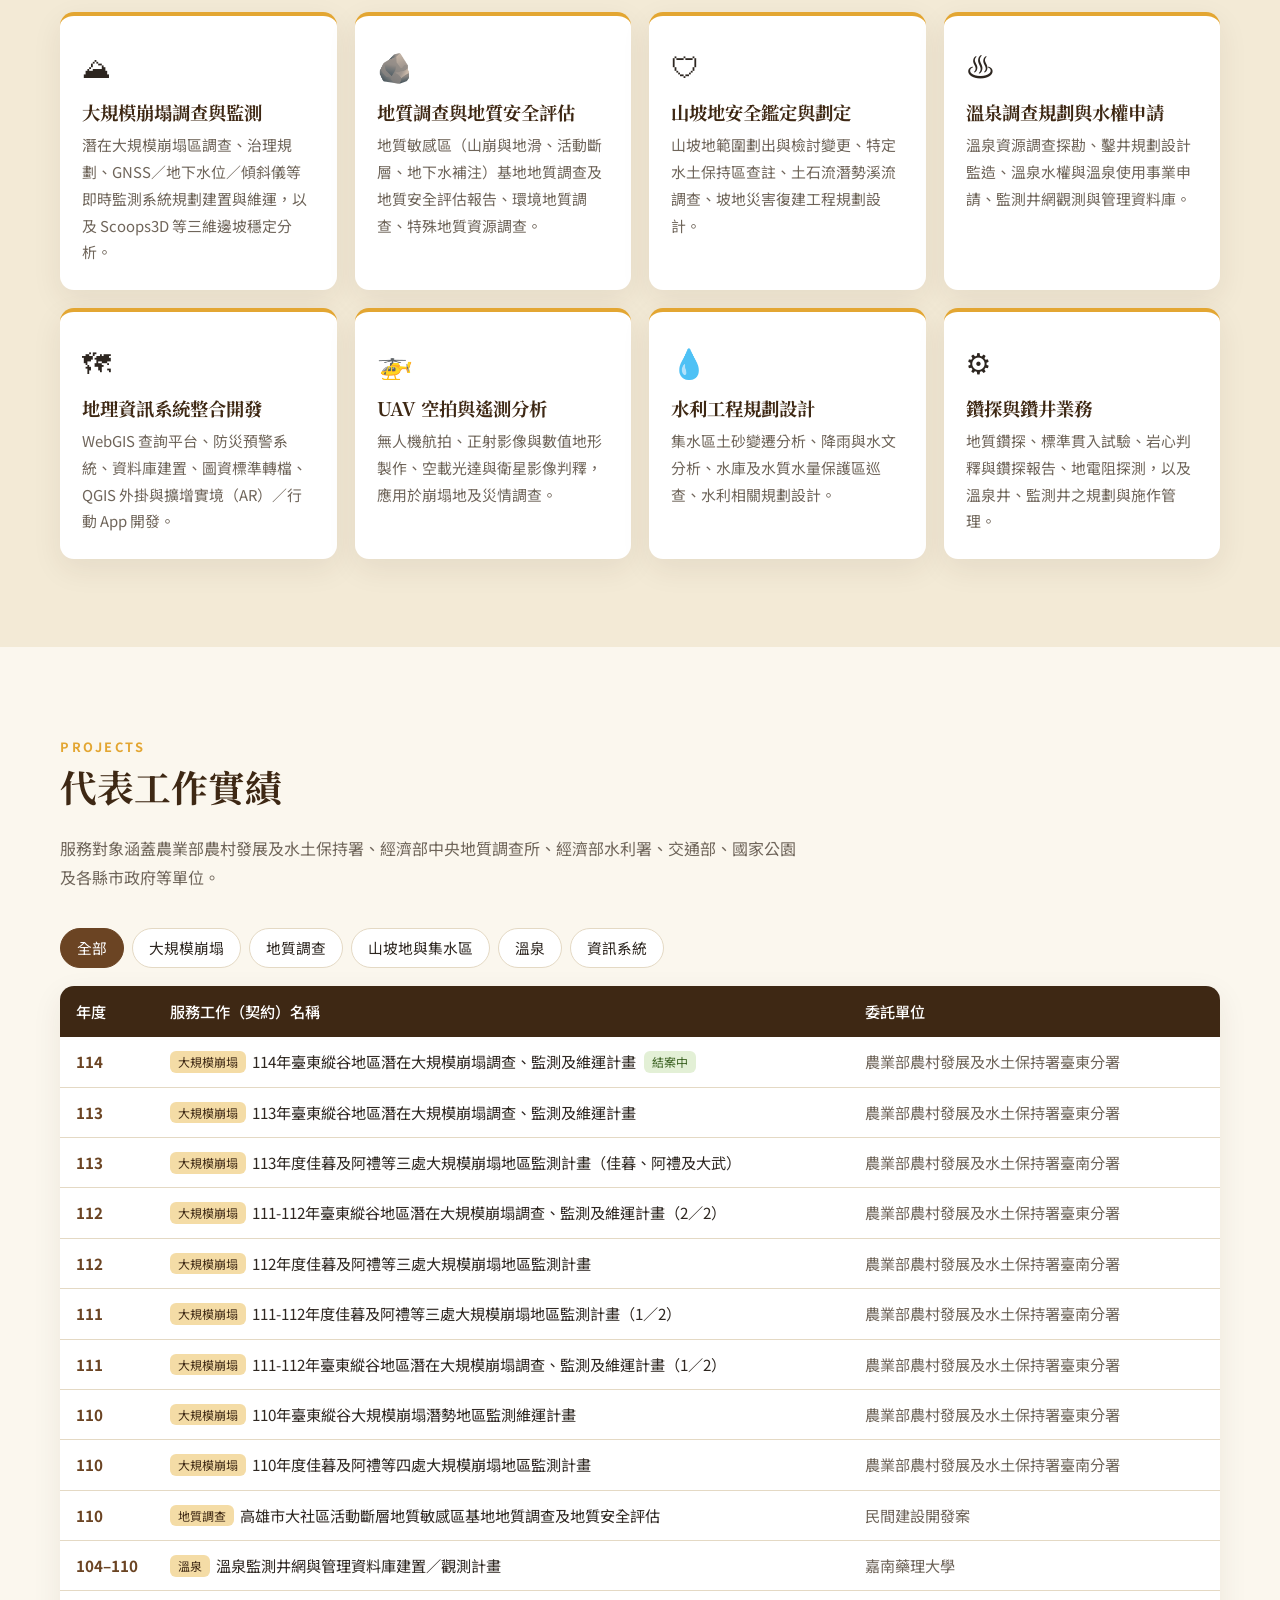
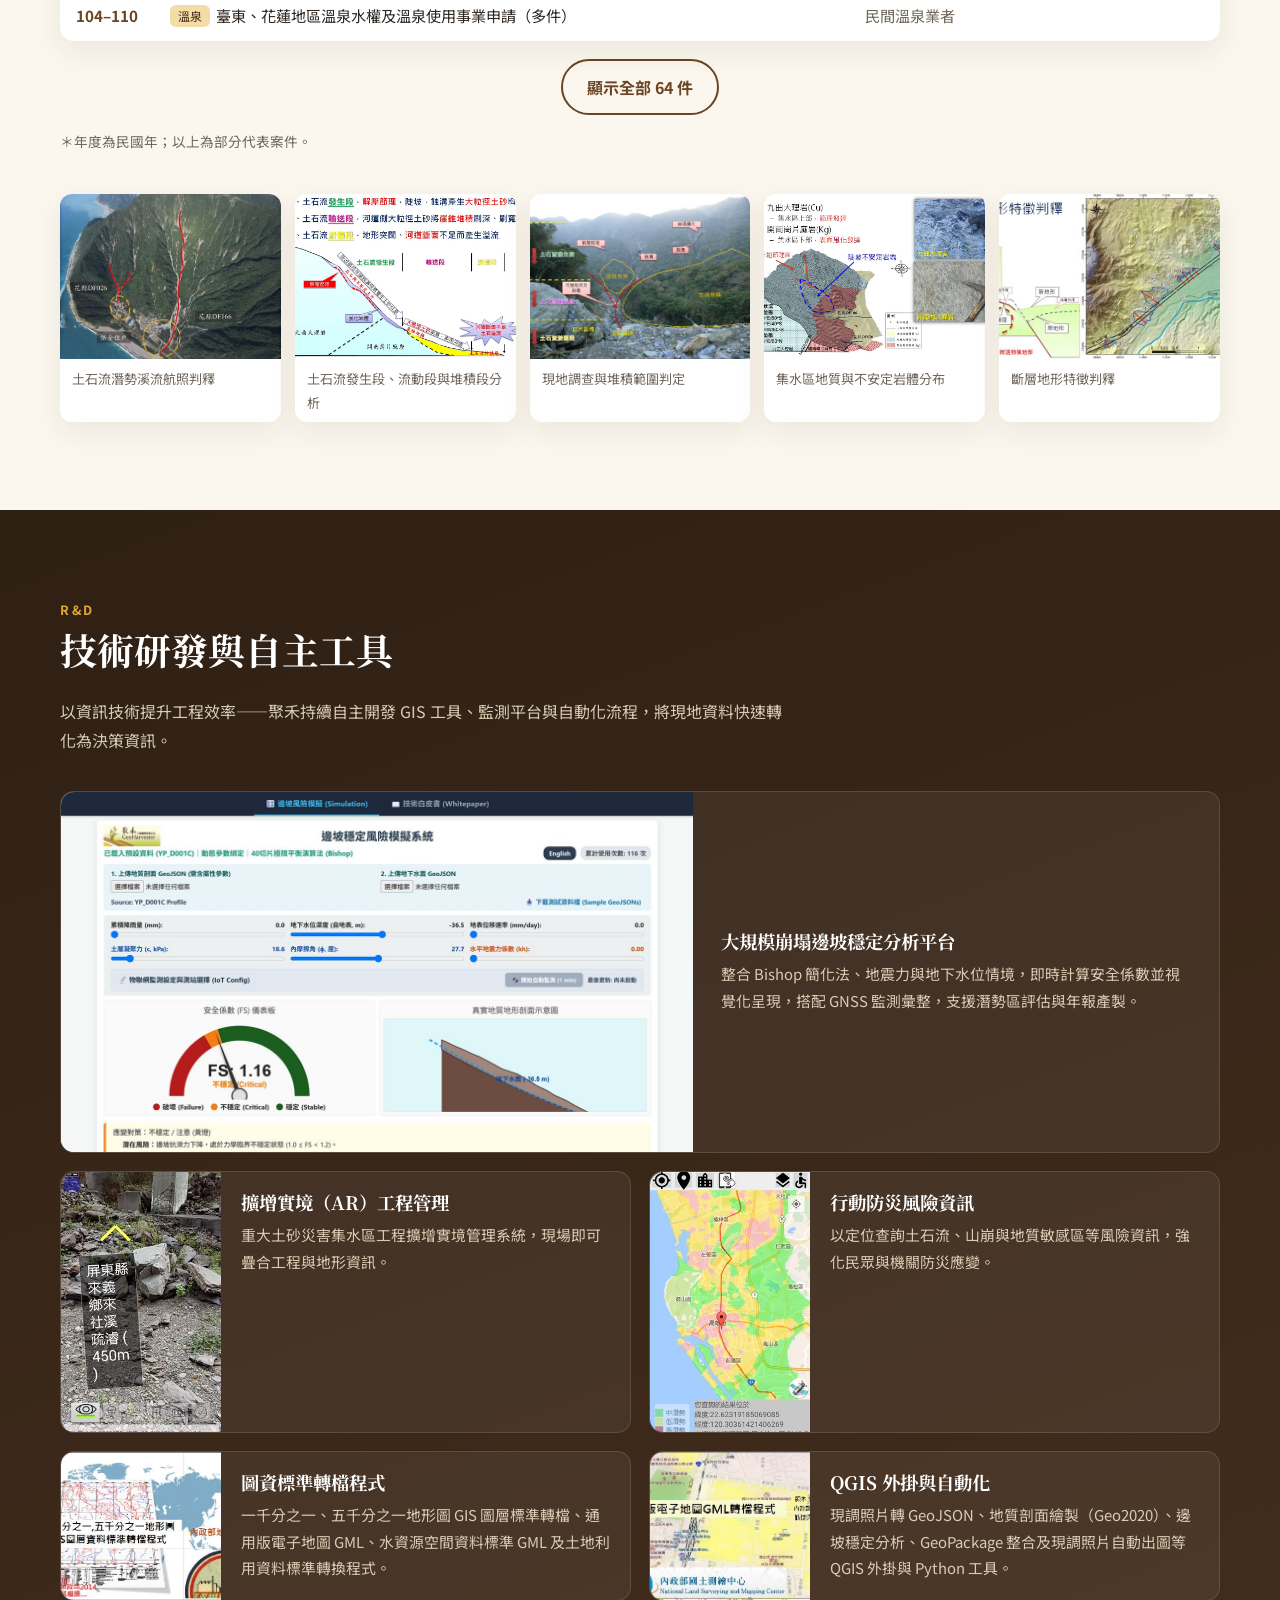
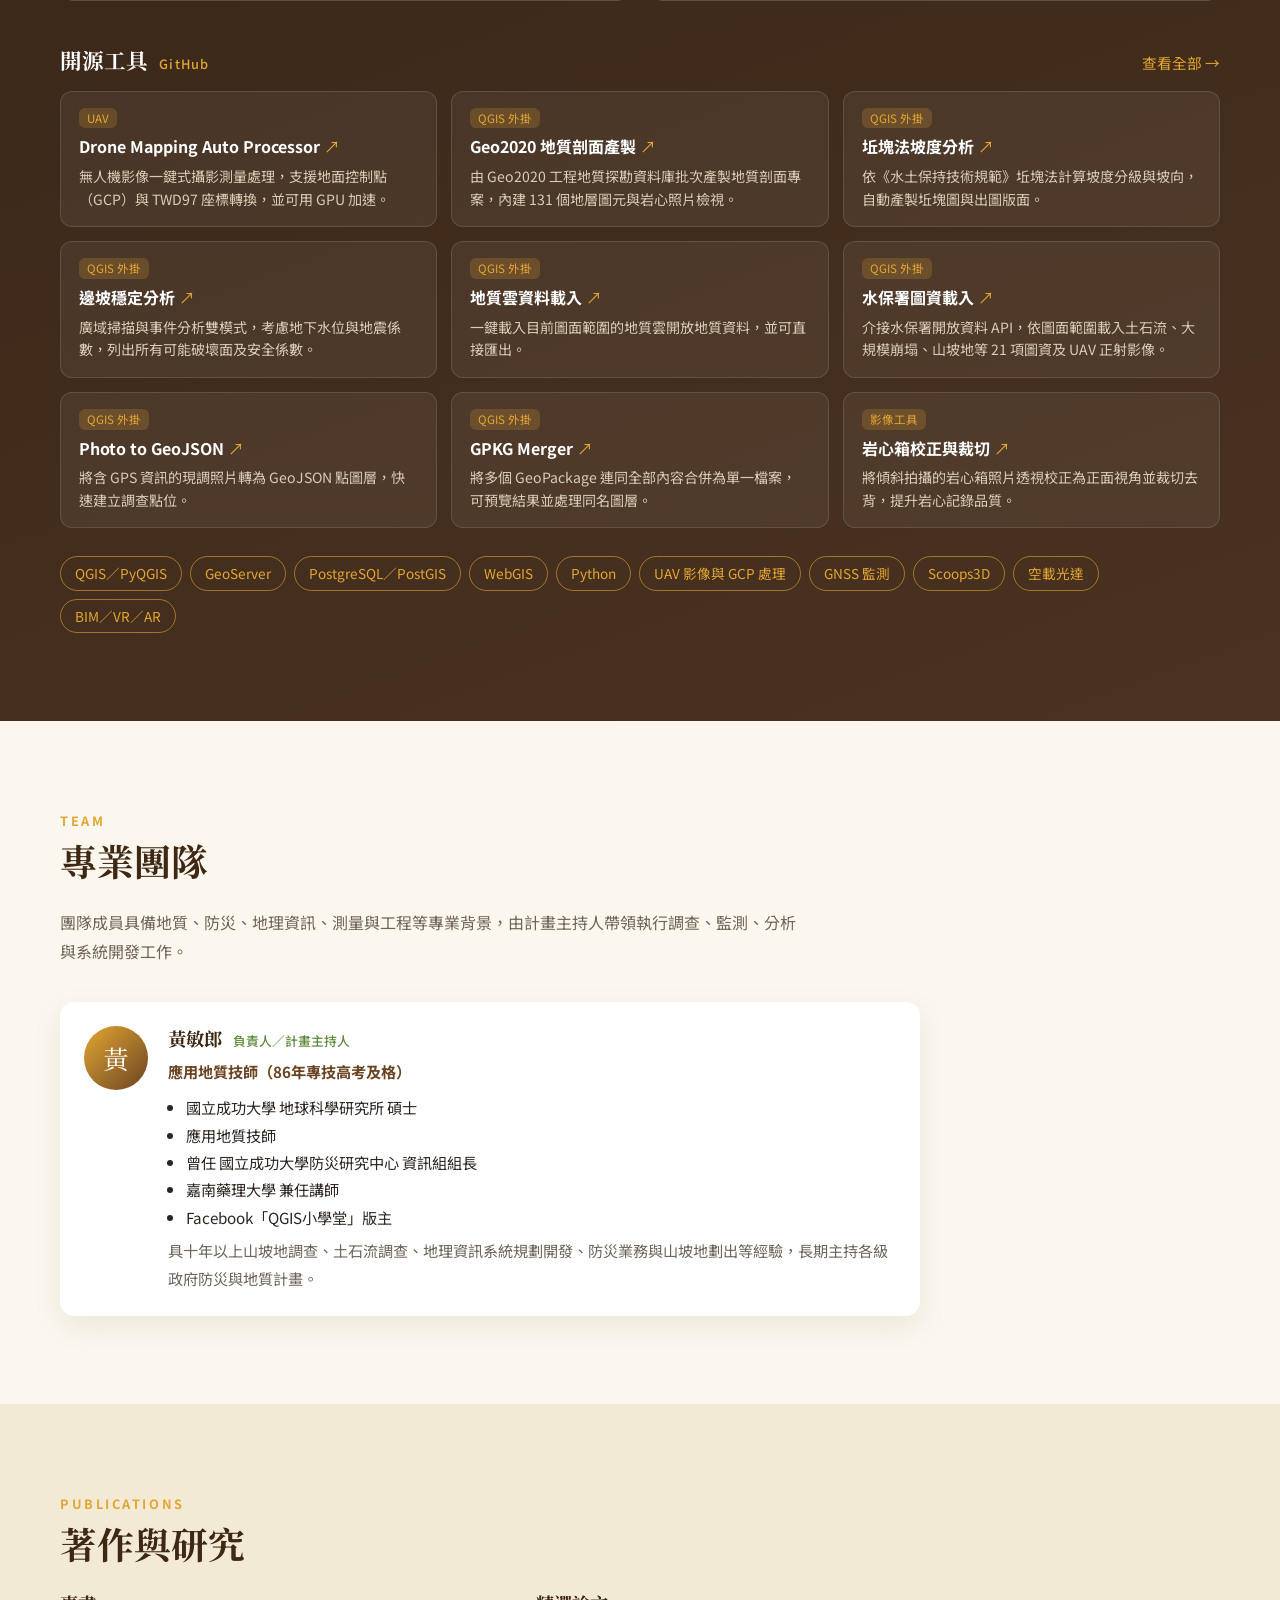
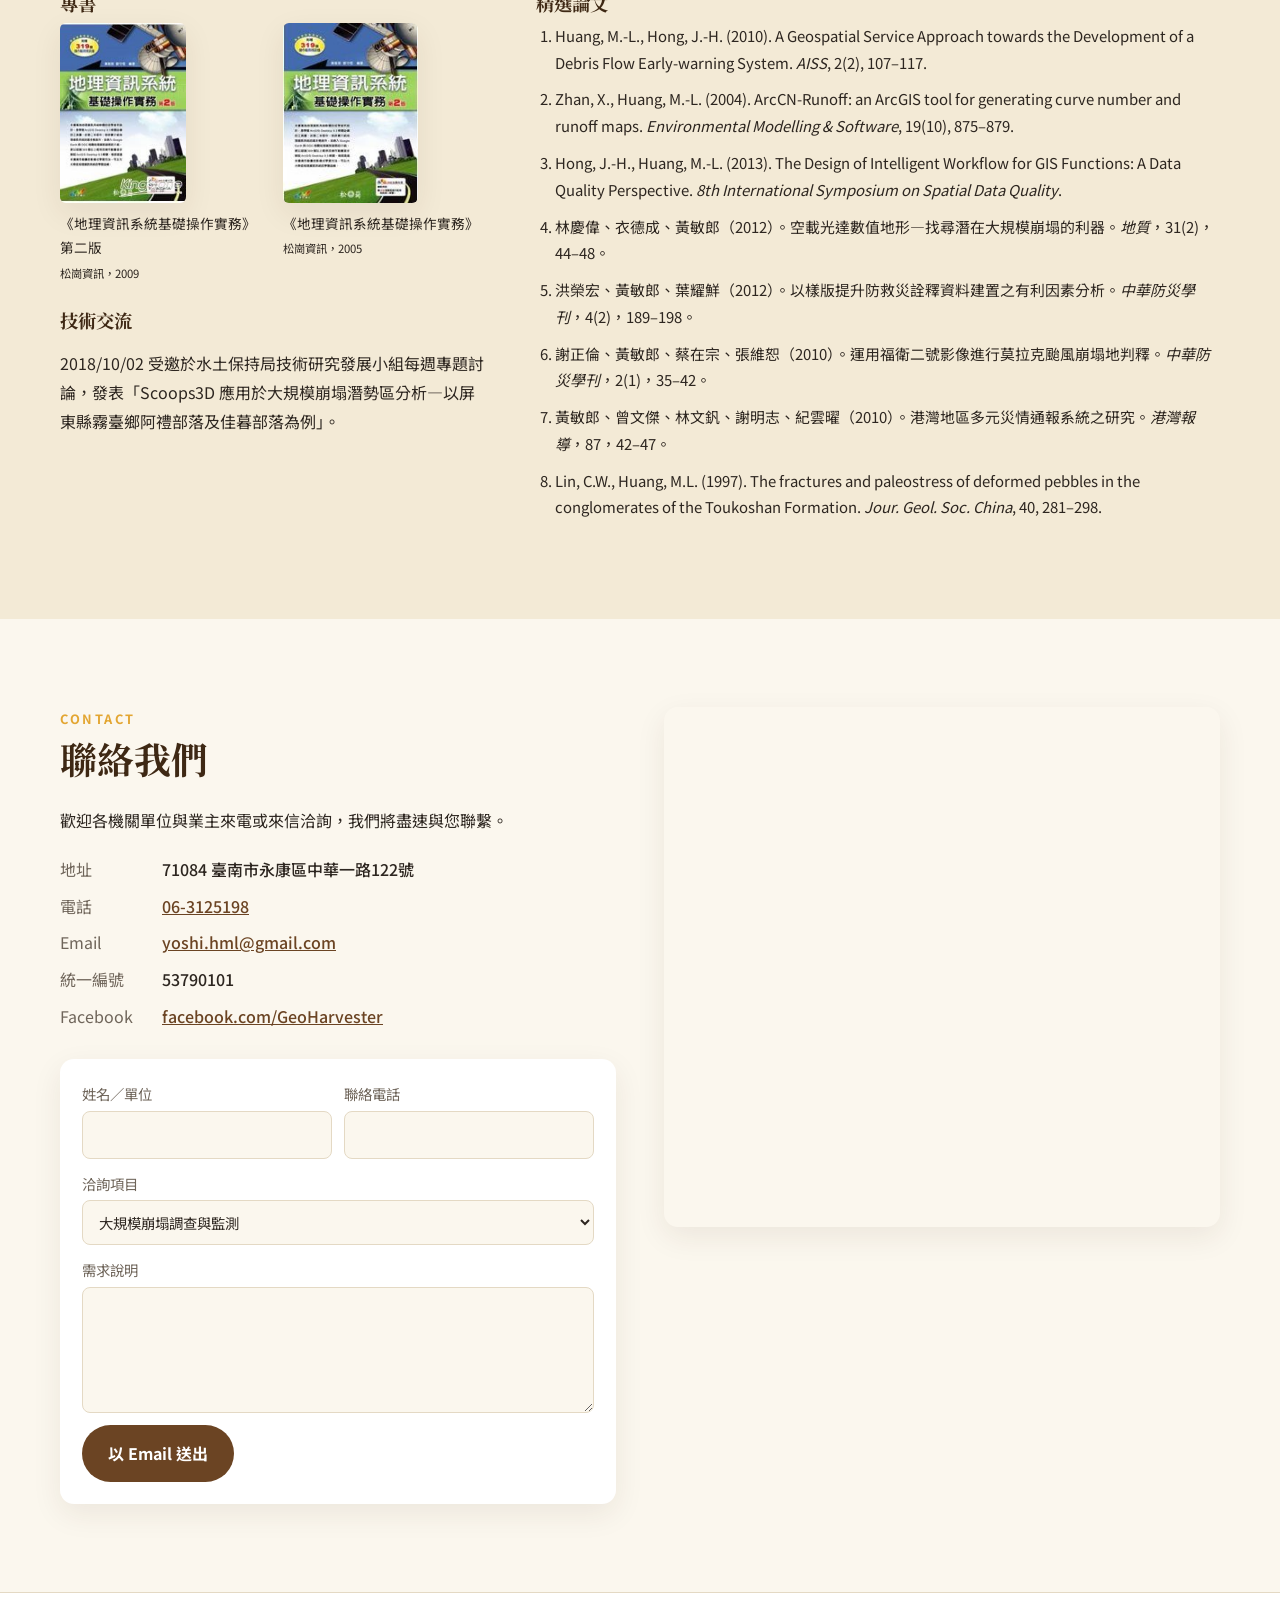
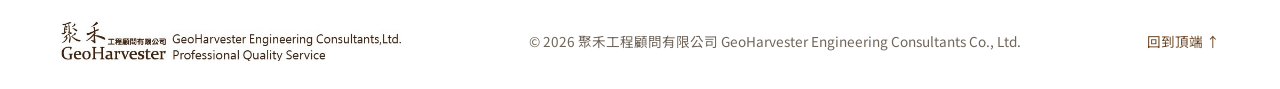
==== commit ae39c196: "團隊：調整負責人學經歷 Co-Authored-By: Claude Opus 5.5 <noreply@anthropic.com>" ====
--- a/index.html
+++ b/index.html
@@ -86,7 +86,7 @@
       <p>本公司建有內部品保系統，由品保專責人員定期稽核，並由計畫主持人於執行過程直接進行品質檢查與控管，確保每一份調查成果之正確性。</p>
     </div>
     <div class="about-values">
-      <div class="value"><span class="value-icon">專</span><div><h3>專業</h3><p>應用地質、水利工程技師與空間資訊博士領軍，理論與實務兼備。</p></div></div>
+      <div class="value"><span class="value-icon">專</span><div><h3>專業</h3><p>應用地質技師領軍，結合地質、防災與空間資訊專業，理論與實務兼備。</p></div></div>
       <div class="value"><span class="value-icon">質</span><div><h3>品質</h3><p>內部品保制度與主持人親自把關，確保調查與分析成果正確可靠。</p></div></div>
       <div class="value"><span class="value-icon">服</span><div><h3>服務</h3><p>以客戶需求為優先，從規劃、調查到系統維運提供完整支援。</p></div></div>
     </div>
@@ -246,7 +246,7 @@
         <b>GPKG Merger</b>
         <span>將多個 GeoPackage 連同全部內容合併為單一檔案，可預覽結果並處理同名圖層。</span>
       </a>
-      <a class="oss" href="https://github.com/yoshihuang/-" target="_blank" rel="noopener">
+      <a class="oss" href="https://github.com/yoshihuang/Core-Box-Rectifier" target="_blank" rel="noopener">
         <span class="oss-type">影像工具</span>
         <b>岩心箱校正與裁切</b>
         <span>將傾斜拍攝的岩心箱照片透視校正為正面視角並裁切去背，提升岩心記錄品質。</span>
@@ -273,10 +273,11 @@
           <h3>黃敏郎 <small>負責人／計畫主持人</small></h3>
           <p class="role">應用地質技師（86年專技高考及格）</p>
           <ul>
-            <li>國立成功大學 測量及空間資訊學系 博士</li>
             <li>國立成功大學 地球科學研究所 碩士</li>
+            <li>應用地質技師</li>
             <li>曾任 國立成功大學防災研究中心 資訊組組長</li>
             <li>嘉南藥理大學 兼任講師</li>
+            <li>Facebook「QGIS小學堂」版主</li>
           </ul>
           <p>具十年以上山坡地調查、土石流調查、地理資訊系統規劃開發、防災業務與山坡地劃出等經驗，長期主持各級政府防災與地質計畫。</p>
         </div>
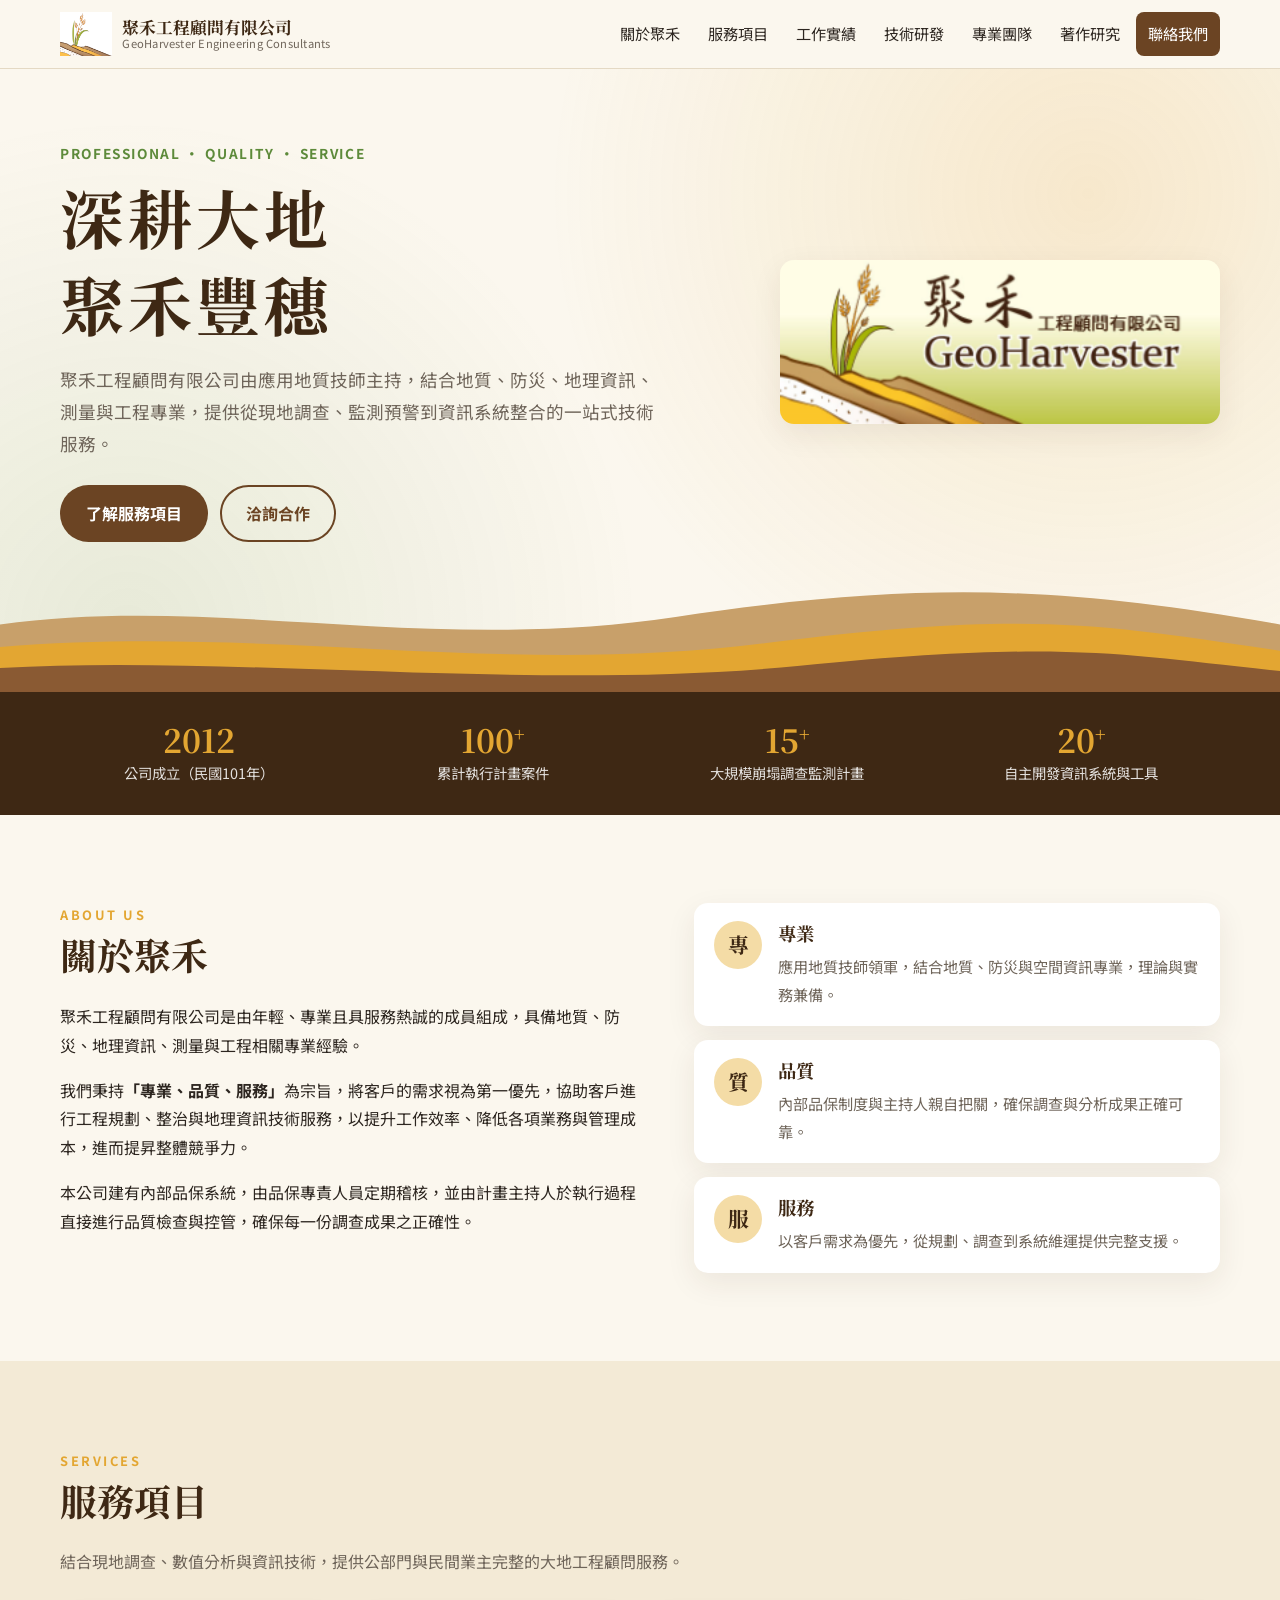
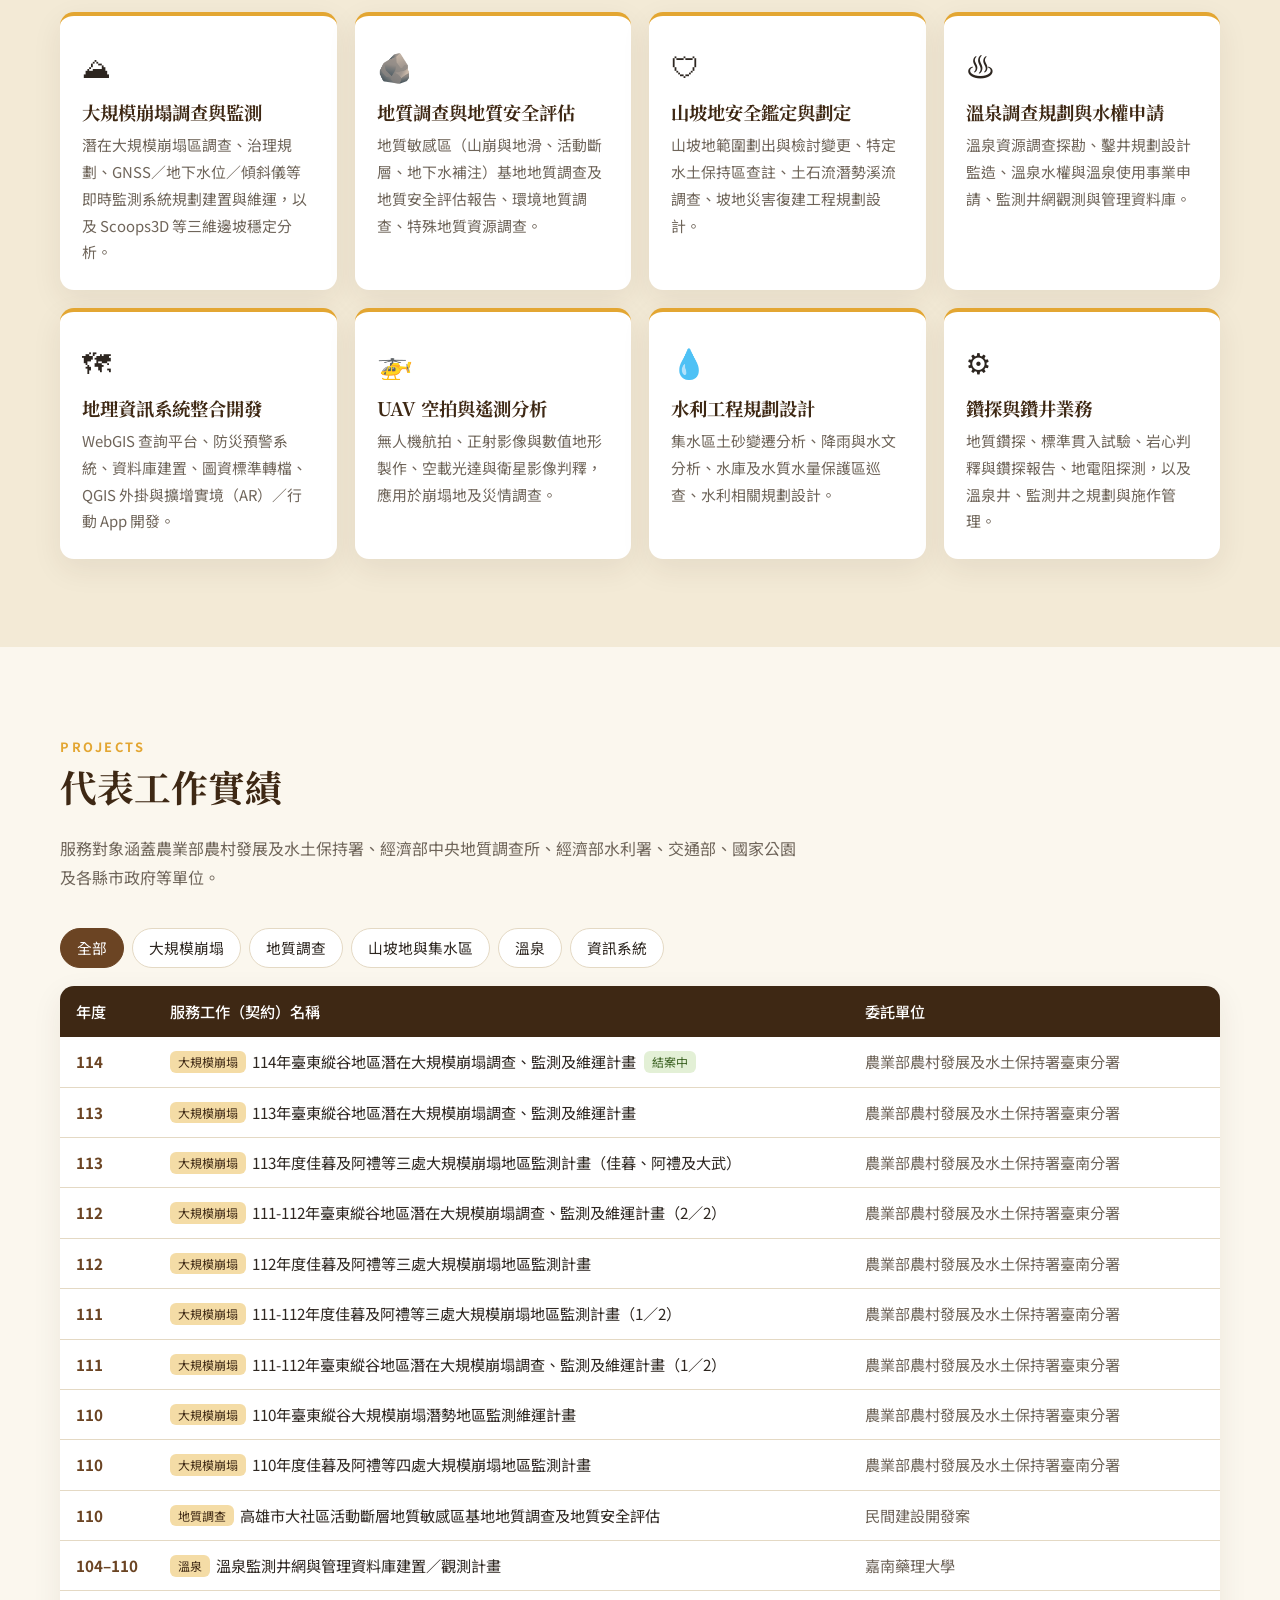
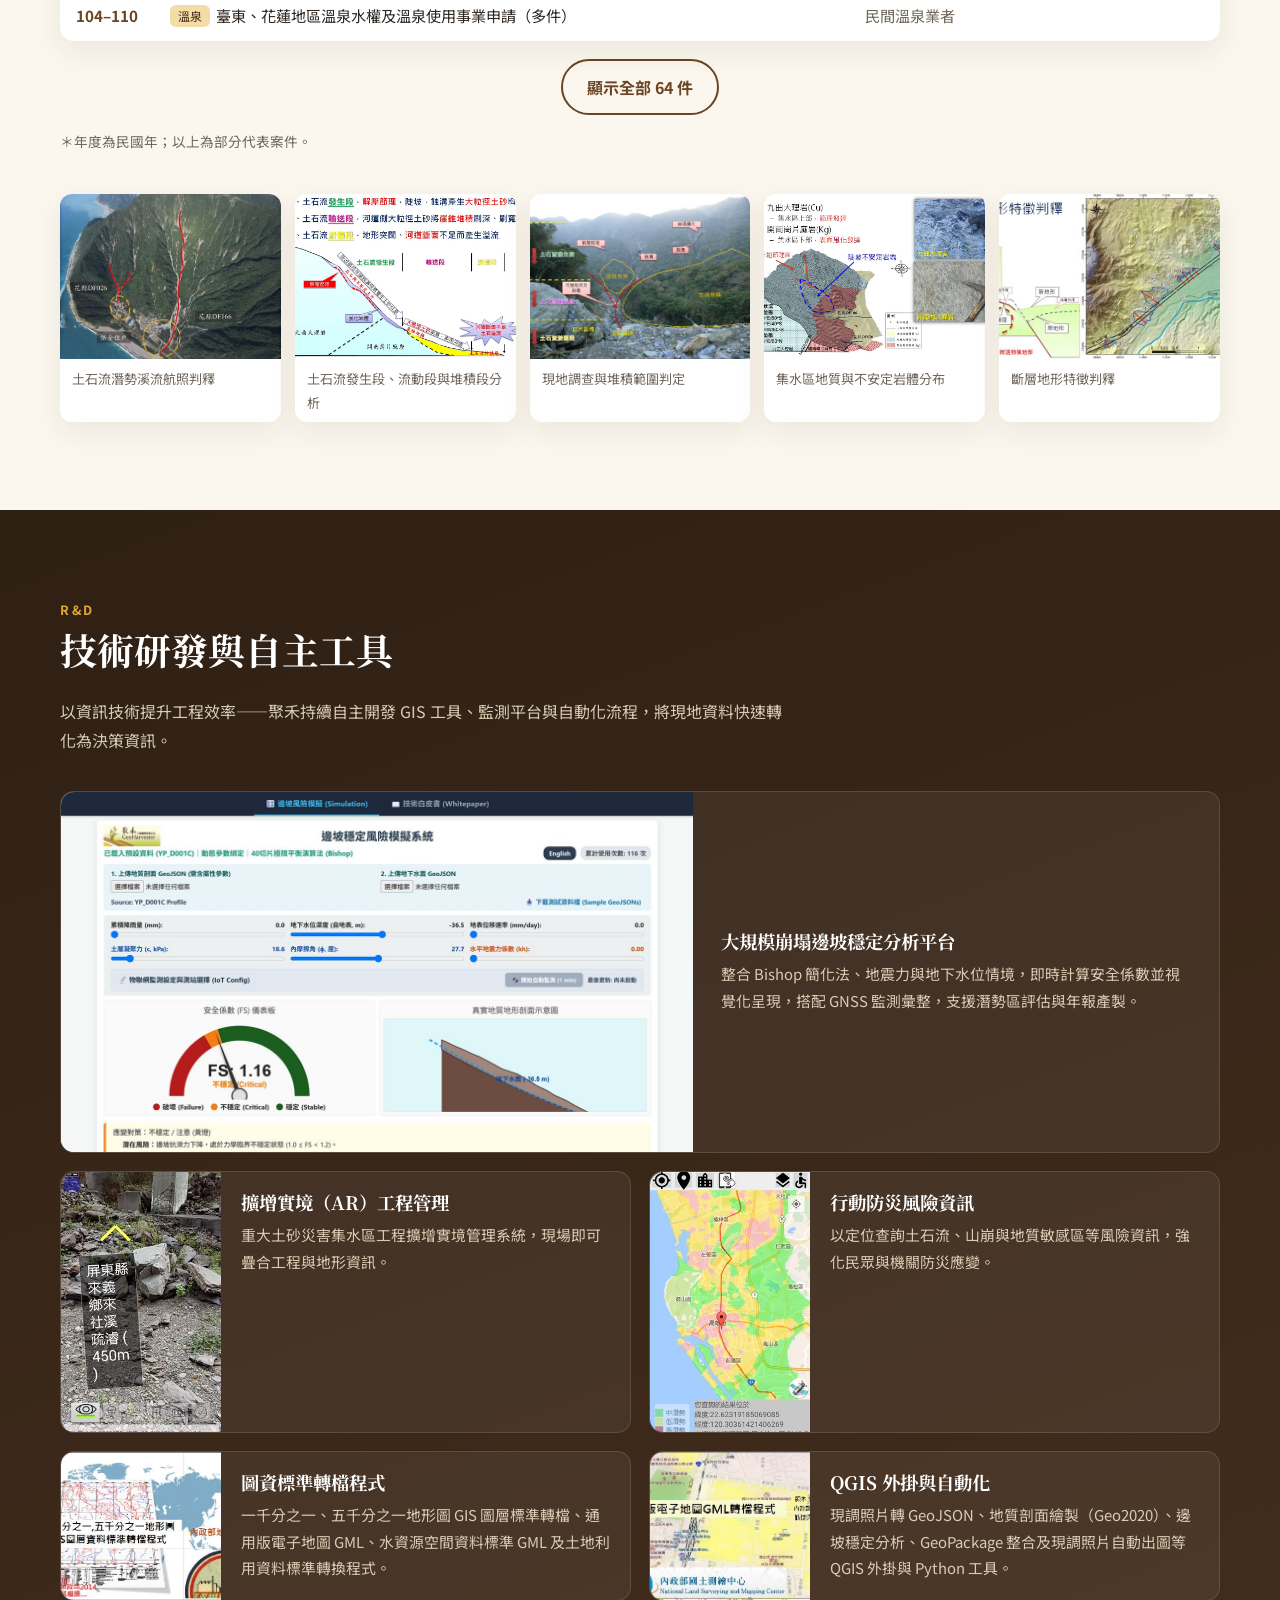
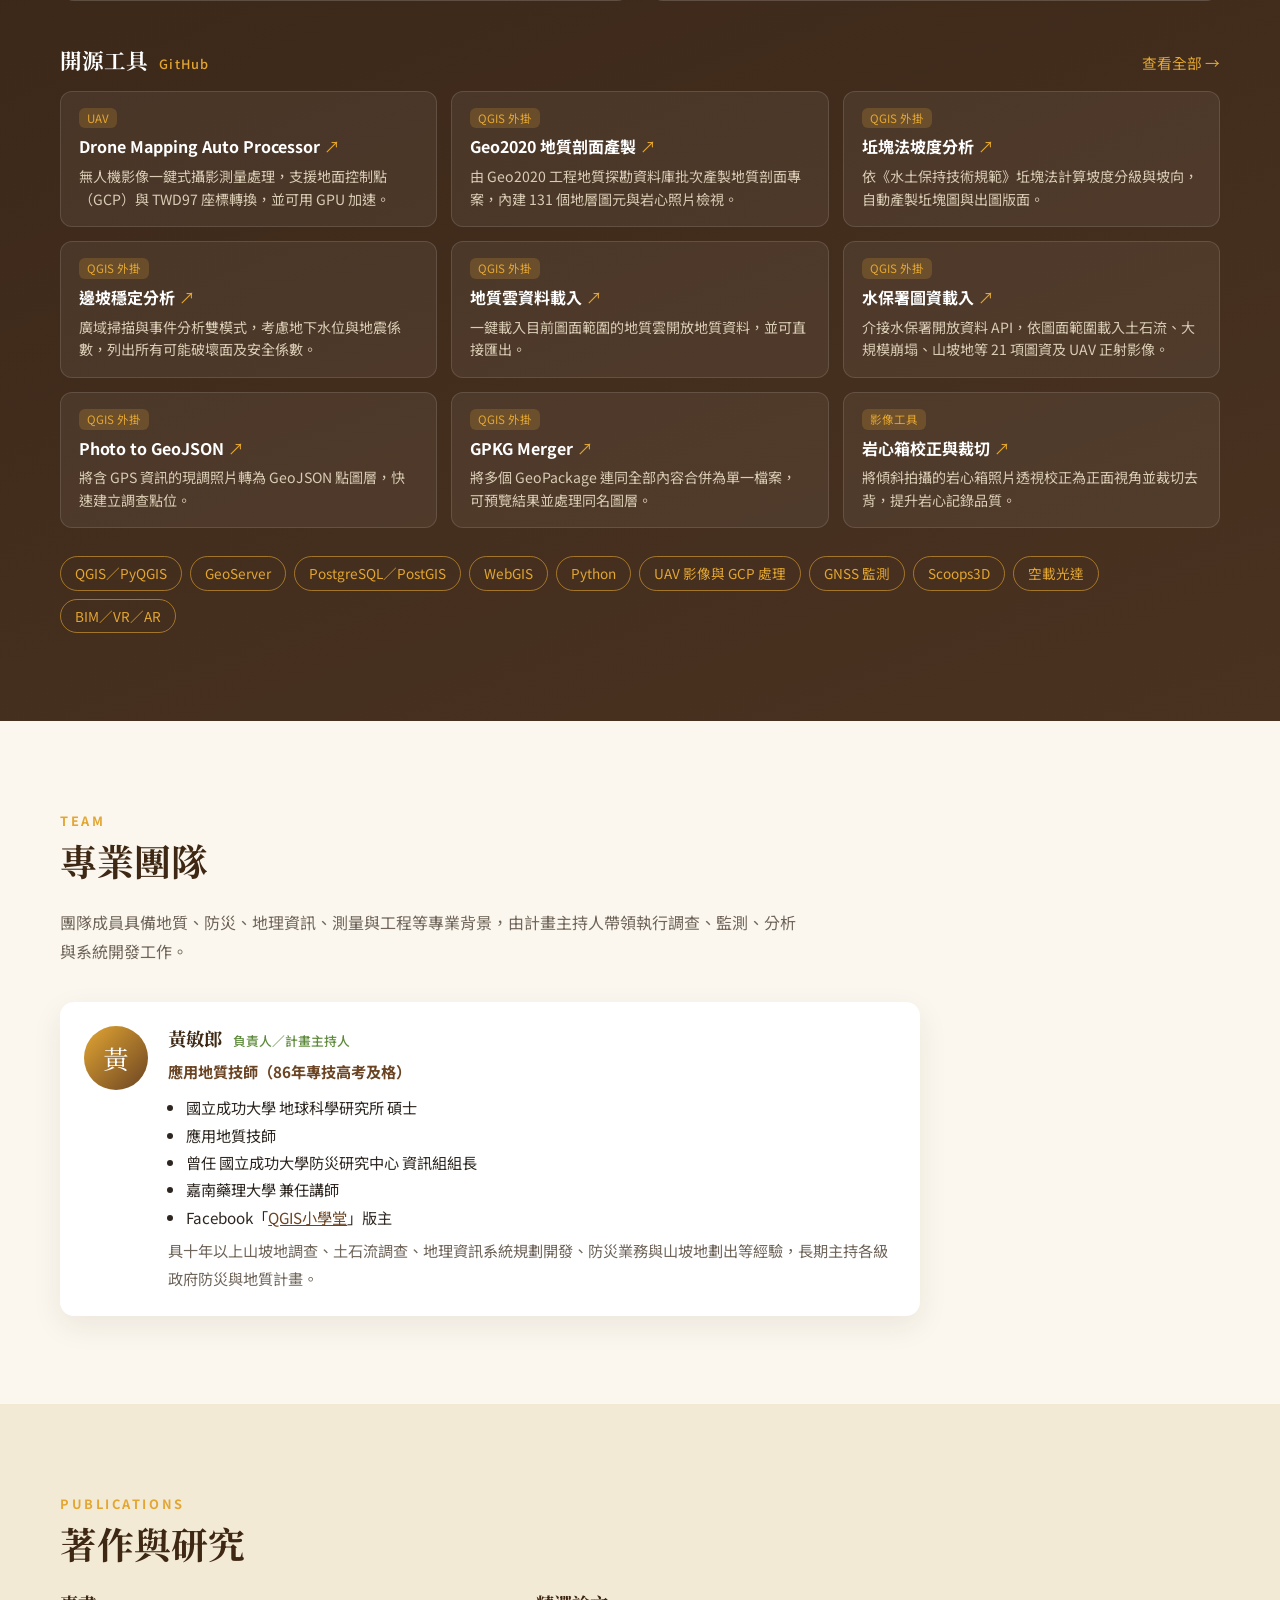
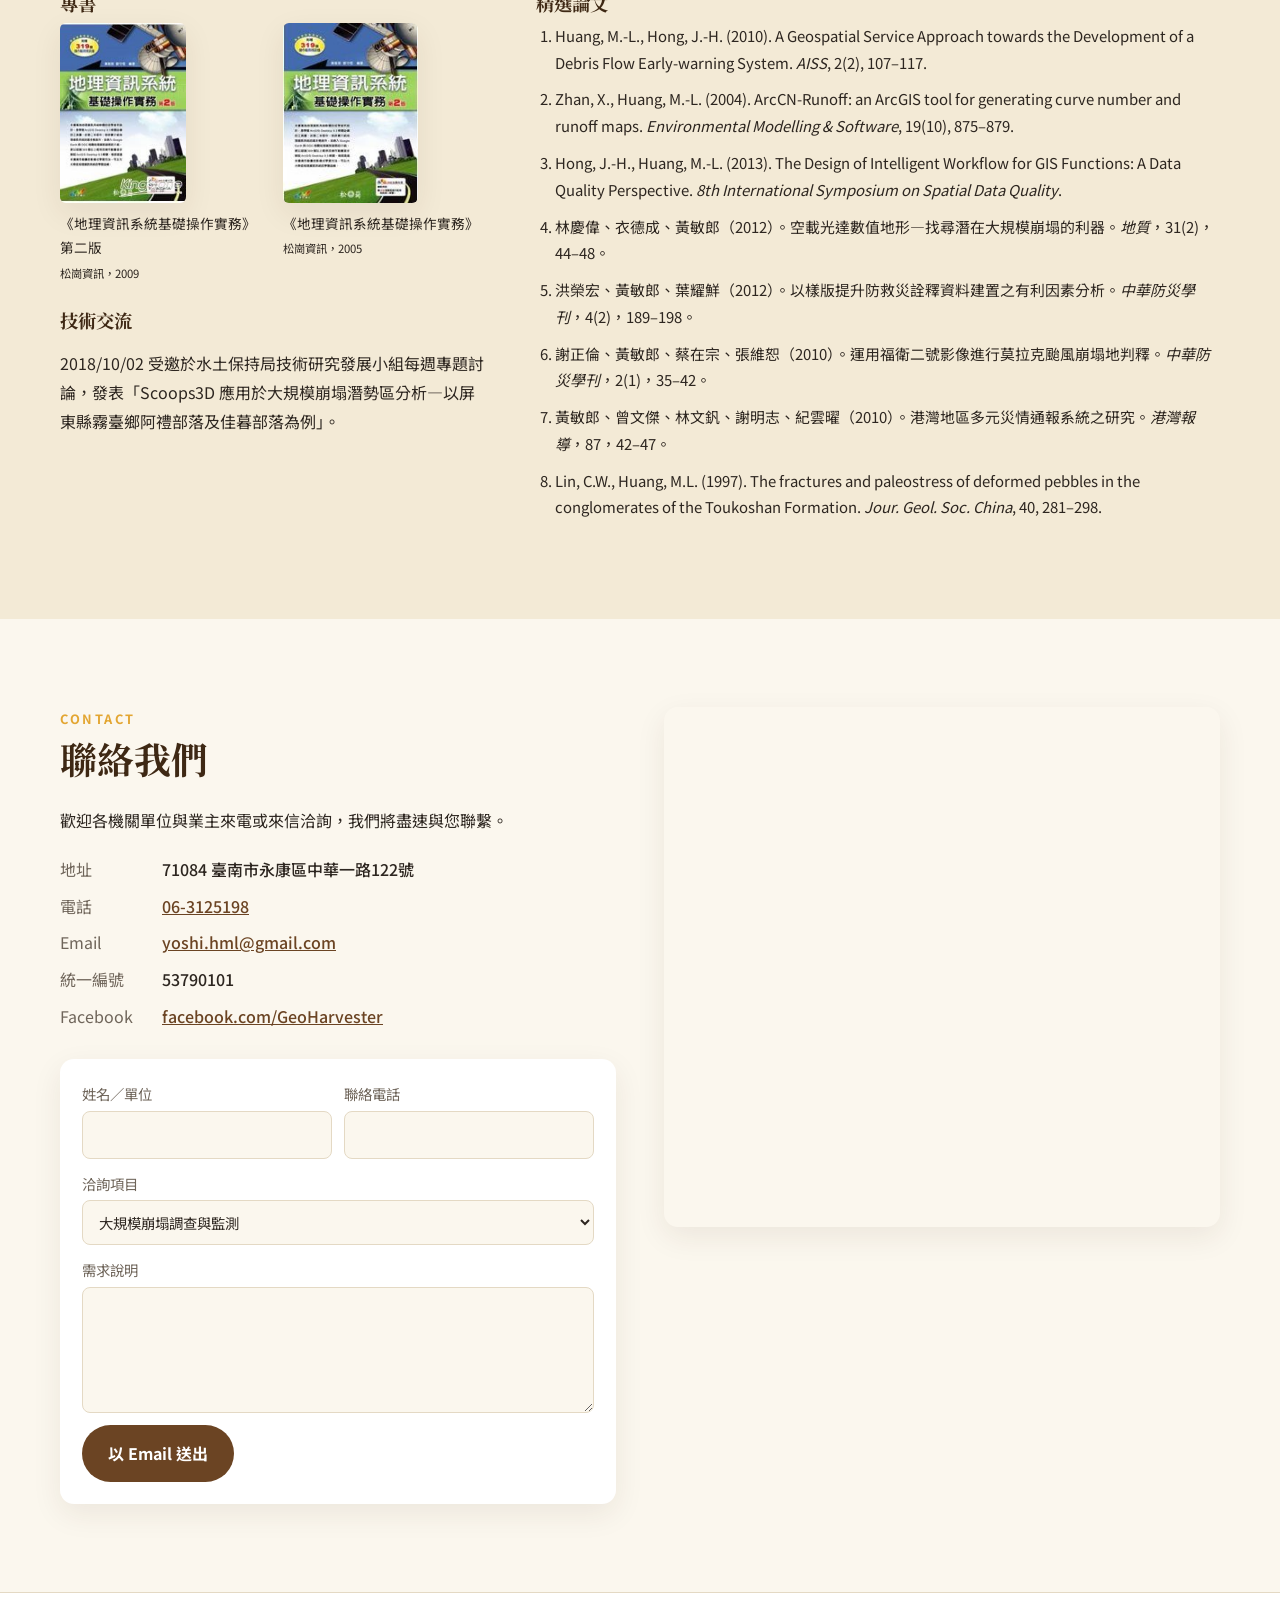
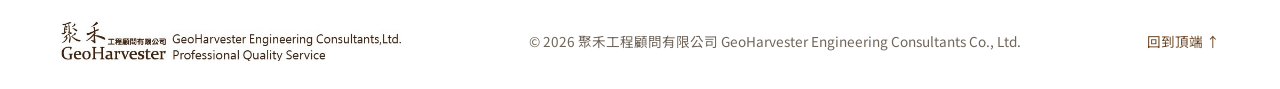
==== commit 5885e5b8: "團隊：QGIS小學堂加入社團連結 Co-Authored-By: Claude Opus 5.5 <noreply@anthropic.com>" ====
--- a/index.html
+++ b/index.html
@@ -277,7 +277,7 @@
             <li>應用地質技師</li>
             <li>曾任 國立成功大學防災研究中心 資訊組組長</li>
             <li>嘉南藥理大學 兼任講師</li>
-            <li>Facebook「QGIS小學堂」版主</li>
+            <li>Facebook「<a href="https://www.facebook.com/groups/600385406707053" target="_blank" rel="noopener">QGIS小學堂</a>」版主</li>
           </ul>
           <p>具十年以上山坡地調查、土石流調查、地理資訊系統規劃開發、防災業務與山坡地劃出等經驗，長期主持各級政府防災與地質計畫。</p>
         </div>
